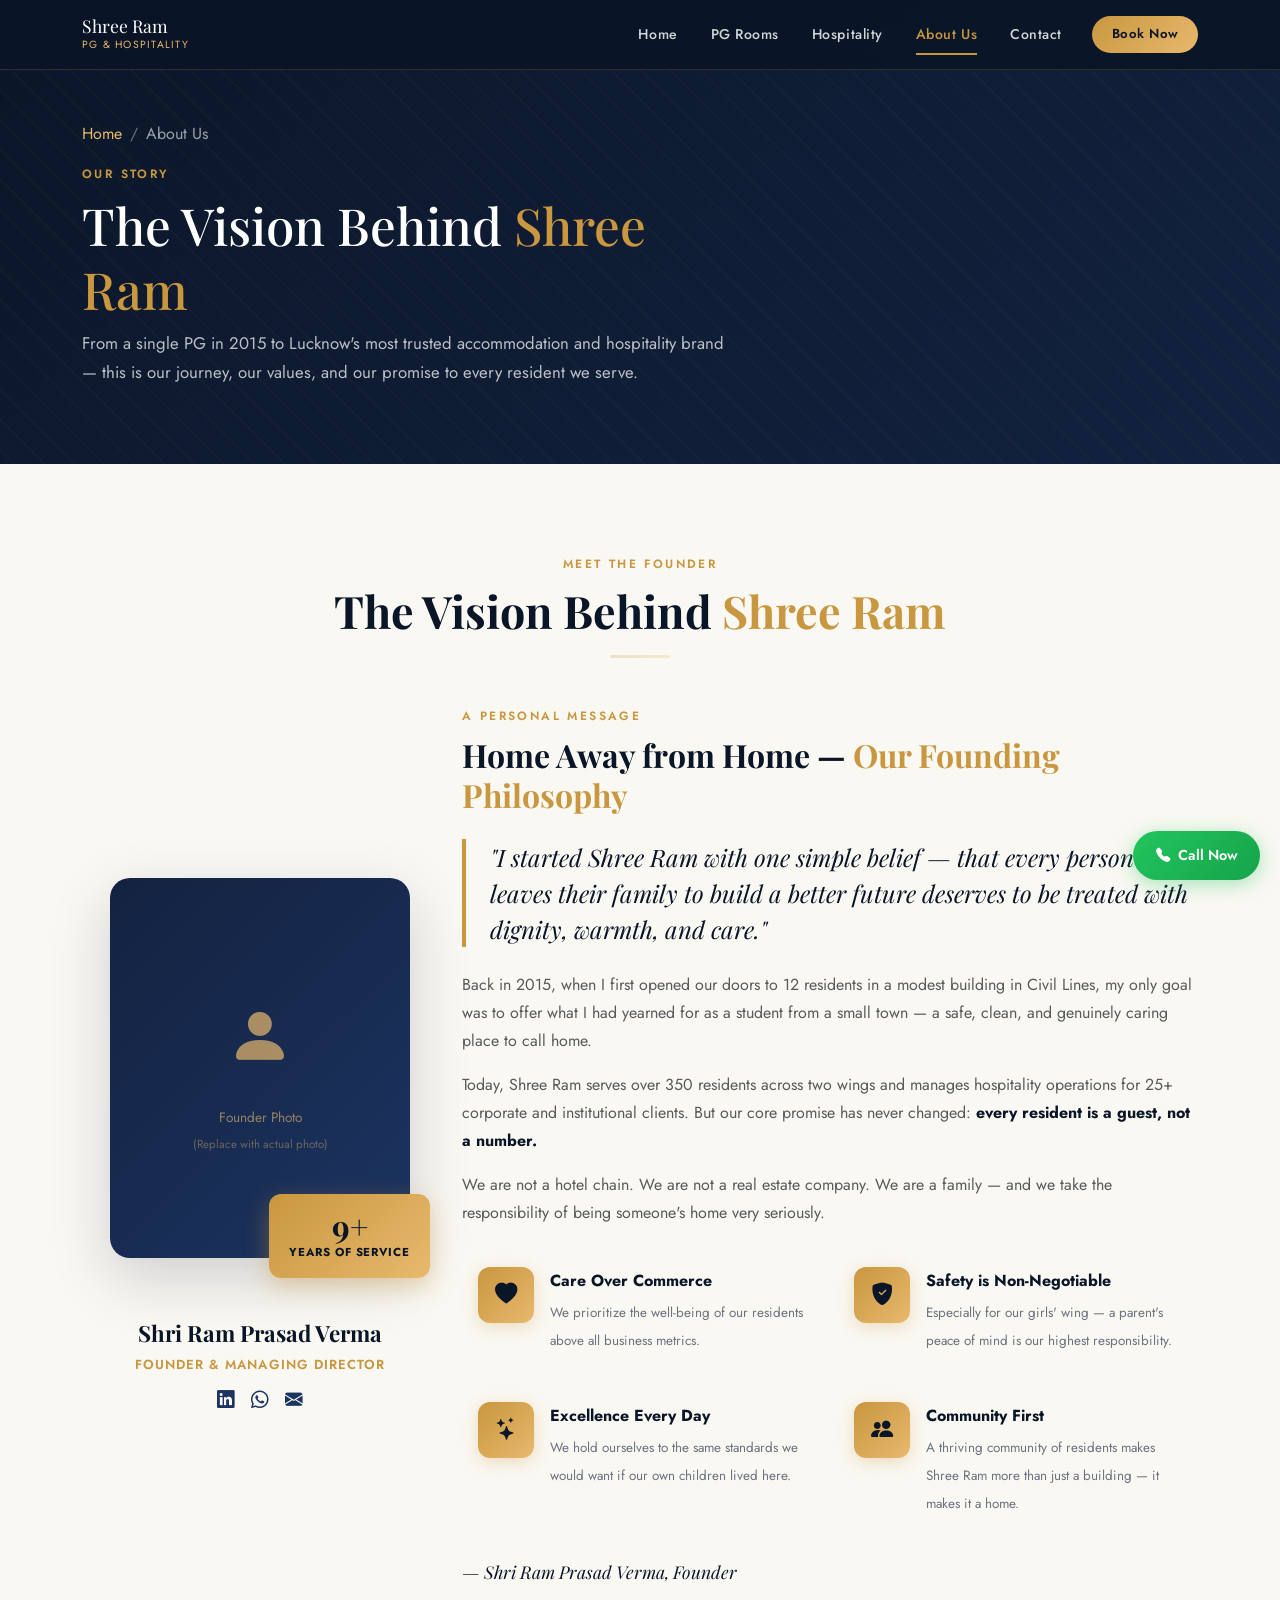
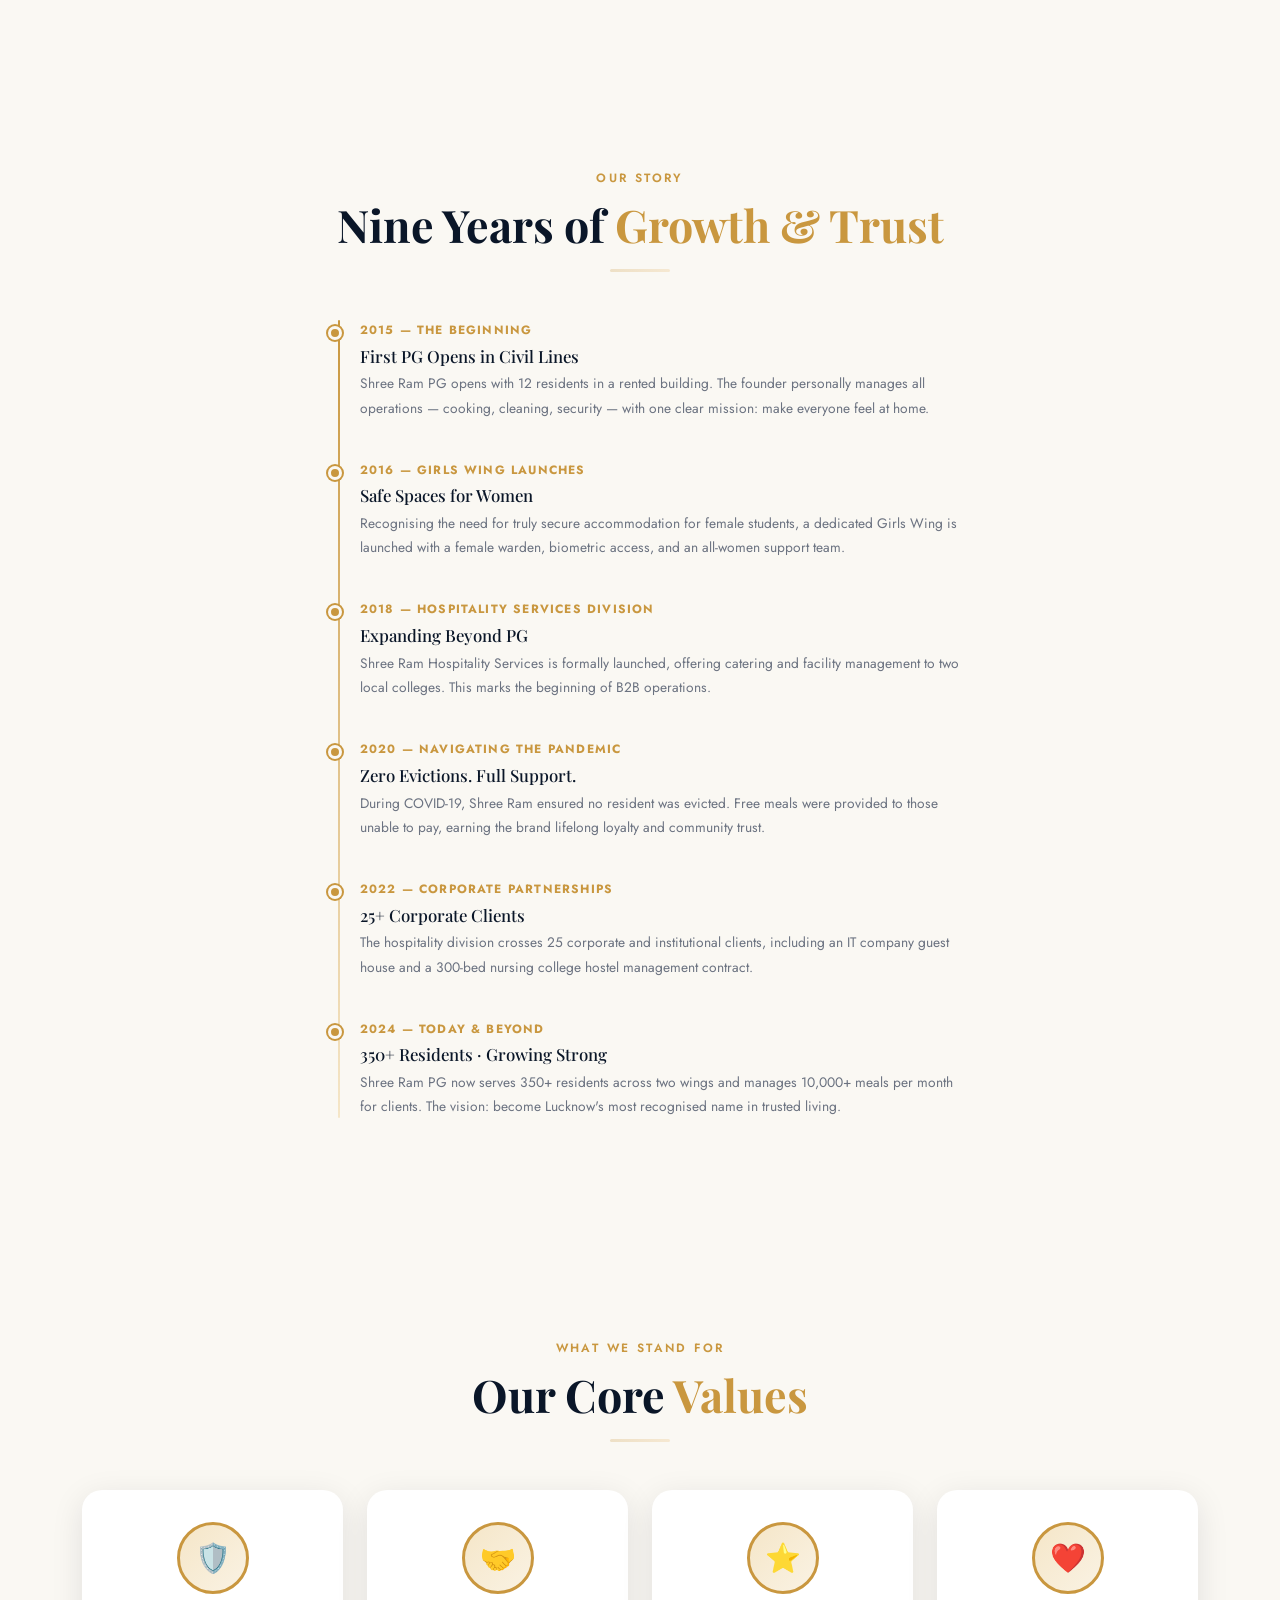
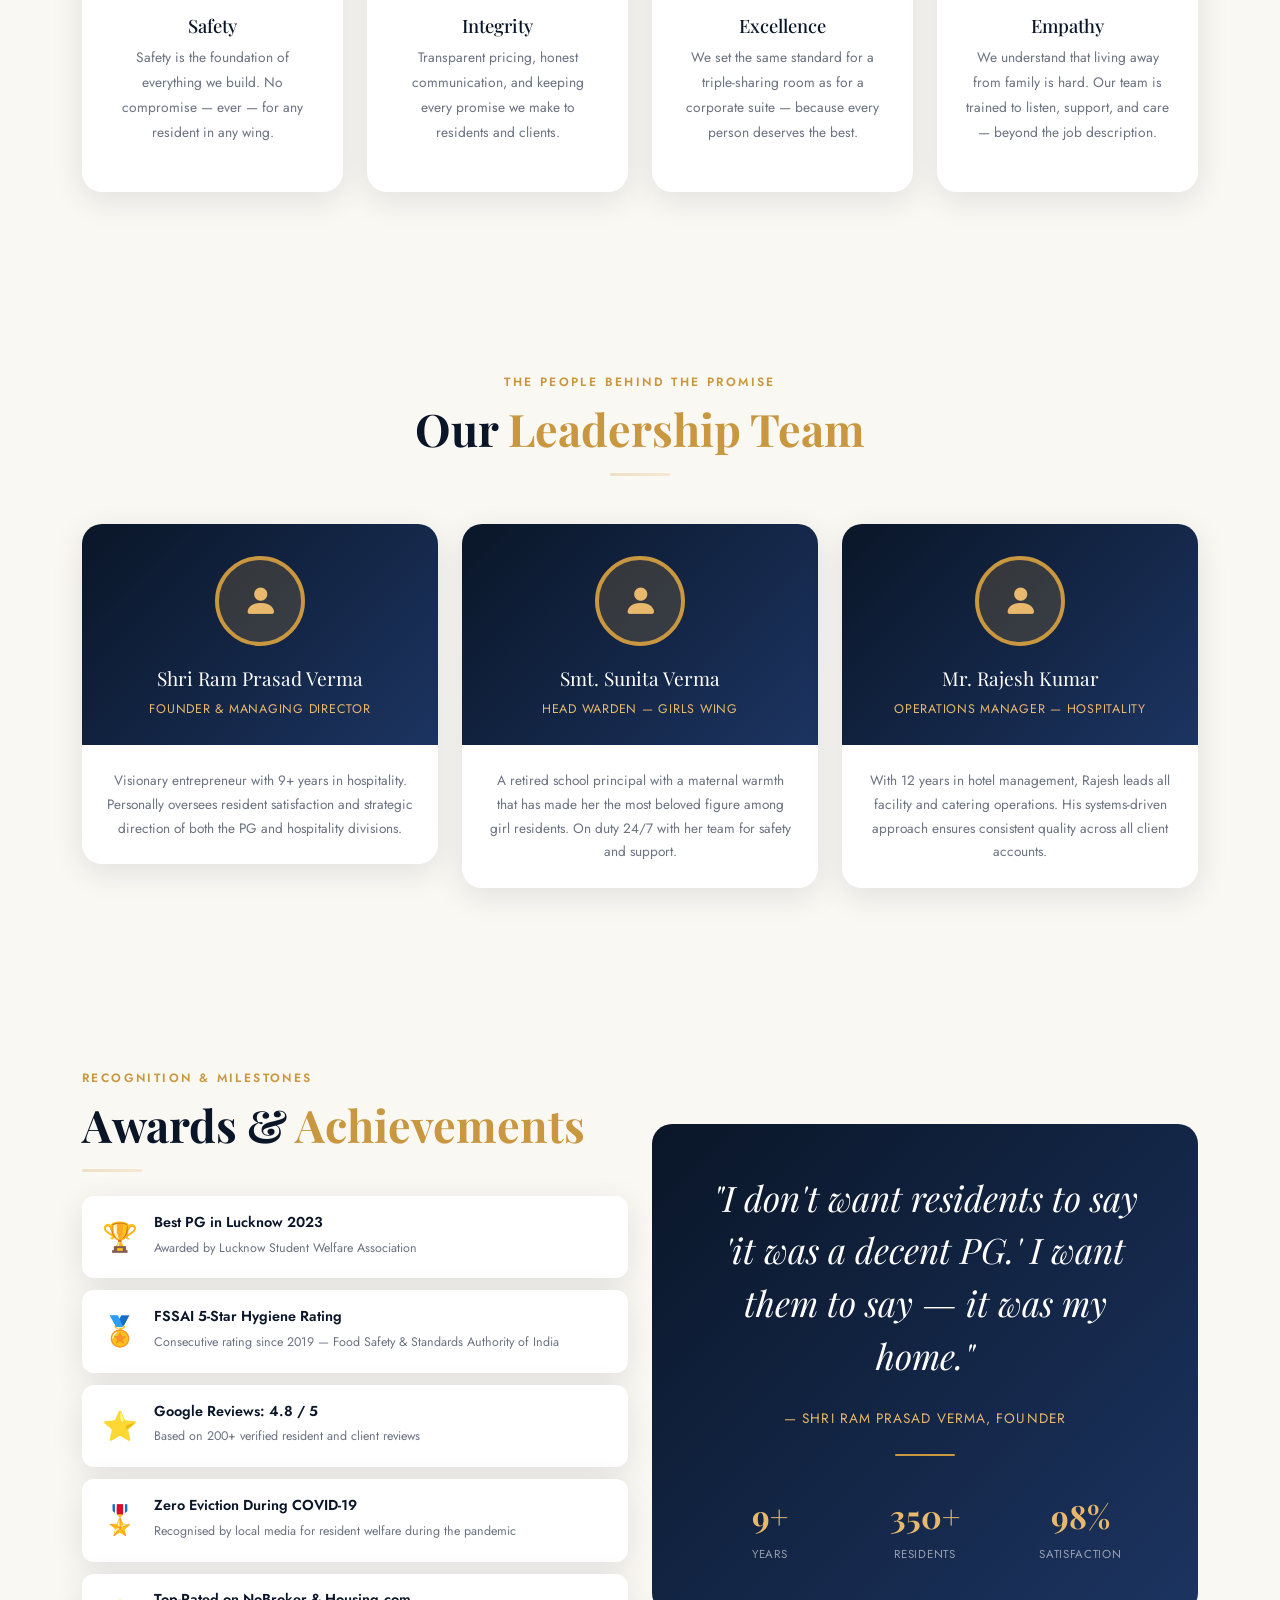
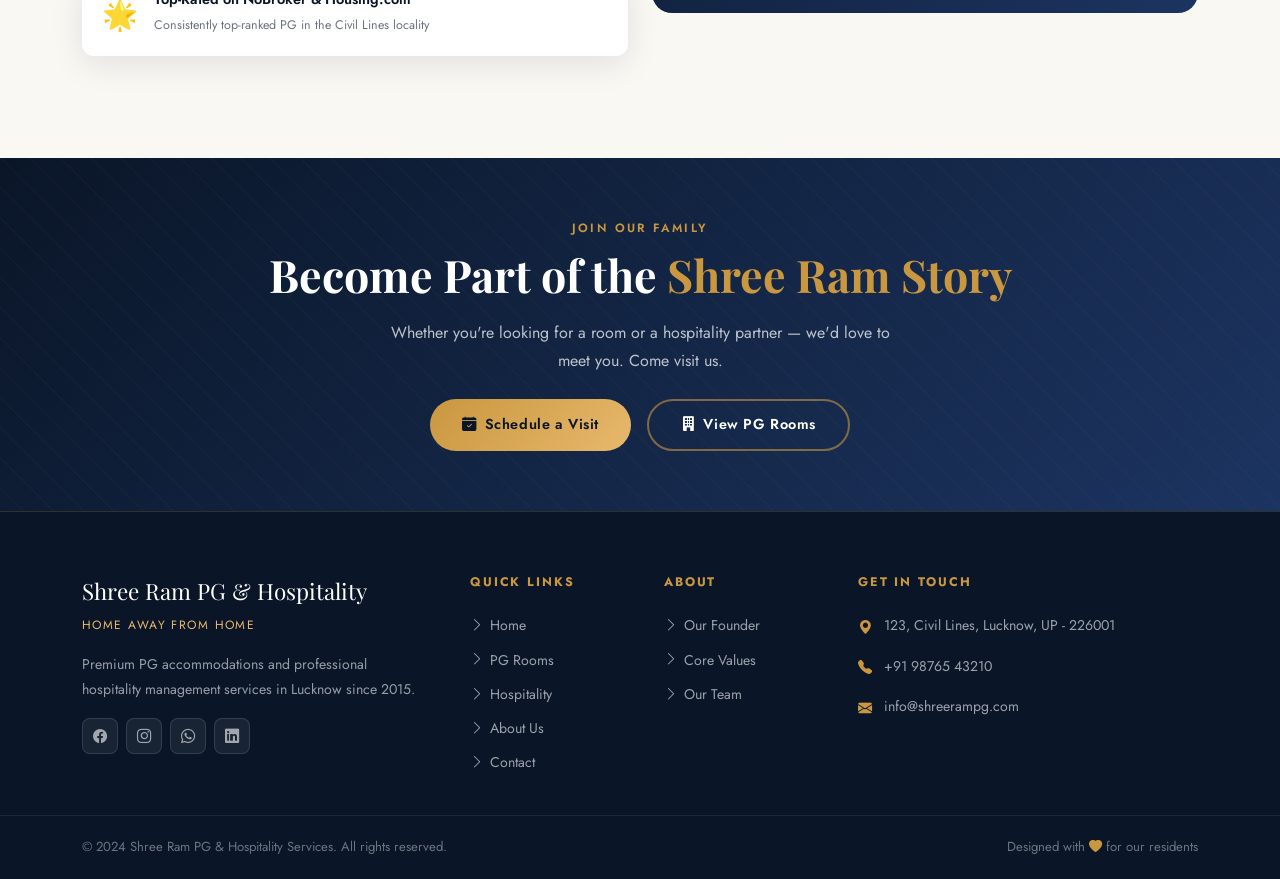
==== about-owner.html @ ecf89d0e "Add files via upload" ====
<!DOCTYPE html>
<html lang="en">
<head>
  <meta charset="UTF-8" />
  <meta name="viewport" content="width=device-width, initial-scale=1.0" />
  <meta name="description" content="Meet the founder of Shree Ram PG & Hospitality Services. Learn about the vision, values, and philosophy behind Lucknow's most trusted PG and hospitality brand." />
  <title>About Us | Shree Ram PG & Hospitality Services</title>
  <link rel="stylesheet" href="https://cdn.jsdelivr.net/npm/bootstrap@5.3.3/dist/css/bootstrap.min.css" />
  <link rel="stylesheet" href="https://cdn.jsdelivr.net/npm/bootstrap-icons@1.11.3/font/bootstrap-icons.min.css" />
  <link rel="stylesheet" href="style.css" />
  <style>
    .timeline {
      position: relative;
      padding-left: 2.5rem;
    }
    .timeline::before {
      content: '';
      position: absolute;
      left: 18px; top: 0; bottom: 0;
      width: 2px;
      background: linear-gradient(180deg, var(--gold), var(--gold-pale));
      border-radius: 2px;
    }
    .timeline-item {
      position: relative;
      margin-bottom: 2.5rem;
    }
    .timeline-item::before {
      content: '';
      position: absolute;
      left: -2rem; top: 6px;
      width: 14px; height: 14px;
      background: var(--gold);
      border: 3px solid var(--ivory);
      border-radius: 50%;
      box-shadow: 0 0 0 2px var(--gold);
    }
    .timeline-year {
      font-size: .75rem;
      font-weight: 700;
      color: var(--gold);
      letter-spacing: .1em;
      text-transform: uppercase;
      margin-bottom: .3rem;
    }
    .timeline-item h5 {
      font-family: var(--font-serif);
      font-size: 1.05rem;
      color: var(--navy);
      margin-bottom: .3rem;
    }
    .timeline-item p {
      font-size: .86rem;
      color: var(--text-muted);
      line-height: 1.75;
      margin: 0;
    }

    .value-card {
      background: var(--white);
      border-radius: var(--radius-lg);
      padding: 2rem 1.75rem;
      box-shadow: var(--shadow-card);
      text-align: center;
      height: 100%;
      transition: transform var(--transition), box-shadow var(--transition);
    }
    .value-card:hover { transform: translateY(-5px); box-shadow: var(--shadow-lg); }
    .value-icon {
      width: 72px; height: 72px;
      background: linear-gradient(135deg, var(--gold-pale), rgba(245,230,200,.5));
      border-radius: 50%;
      display: flex; align-items: center; justify-content: center;
      font-size: 1.8rem;
      margin: 0 auto 1.25rem;
      border: 3px solid var(--gold);
    }
    .value-card h4 {
      font-family: var(--font-serif);
      font-size: 1.15rem;
      color: var(--navy);
      margin-bottom: .5rem;
    }
    .value-card p { font-size: .86rem; color: var(--text-muted); line-height: 1.8; }

    .team-card {
      background: var(--white);
      border-radius: var(--radius-lg);
      overflow: hidden;
      box-shadow: var(--shadow-card);
      text-align: center;
      transition: transform var(--transition), box-shadow var(--transition);
    }
    .team-card:hover { transform: translateY(-5px); box-shadow: var(--shadow-lg); }
    .team-card .team-header {
      background: linear-gradient(135deg, var(--navy), var(--navy-light));
      padding: 2rem 1.5rem 1.5rem;
    }
    .team-avatar {
      width: 90px; height: 90px;
      border-radius: 50%;
      background: rgba(201,151,63,.2);
      border: 4px solid var(--gold);
      display: flex; align-items: center; justify-content: center;
      font-size: 2.2rem;
      margin: 0 auto 1rem;
      color: var(--gold-light);
    }
    .team-card .team-name {
      font-family: var(--font-serif);
      font-size: 1.2rem;
      color: var(--white);
      margin-bottom: .2rem;
    }
    .team-card .team-role {
      font-size: .78rem;
      color: var(--gold-light);
      letter-spacing: .06em;
      text-transform: uppercase;
    }
    .team-card .team-body { padding: 1.5rem; }
    .team-card .team-body p { font-size: .85rem; color: var(--text-muted); line-height: 1.75; margin: 0; }

    .award-item {
      display: flex; align-items: center; gap: 1rem;
      padding: 1rem 1.25rem;
      background: var(--white);
      border-radius: var(--radius);
      box-shadow: var(--shadow-card);
      margin-bottom: .75rem;
      transition: transform var(--transition);
    }
    .award-item:hover { transform: translateX(4px); }
    .award-item .award-icon {
      font-size: 1.8rem;
      flex-shrink: 0;
    }
    .award-item h6 { font-size: .9rem; font-weight: 600; color: var(--navy); margin-bottom: .1rem; }
    .award-item span { font-size: .78rem; color: var(--text-muted); }

    .big-quote {
      font-family: var(--font-serif);
      font-size: clamp(1.4rem, 3vw, 2.2rem);
      font-style: italic;
      color: var(--white);
      line-height: 1.5;
      text-align: center;
    }
    .big-quote-author {
      font-size: .85rem;
      color: var(--gold-light);
      letter-spacing: .08em;
      text-transform: uppercase;
      margin-top: 1.5rem;
      text-align: center;
    }
  </style>
</head>
<body>

<!-- ═══ NAVBAR ═══ -->
<nav class="navbar navbar-expand-lg navbar-main fixed-top" id="mainNavbar">
  <div class="container">
    <a class="navbar-brand d-flex align-items-center gap-2" href="index.html">
      <div><div class="brand-name">Shree Ram</div><div class="brand-tagline">PG & Hospitality</div></div>
    </a>
    <button class="navbar-toggler border-0" type="button" data-bs-toggle="collapse" data-bs-target="#navbarNav">
      <i class="bi bi-list text-white fs-4"></i>
    </button>
    <div class="collapse navbar-collapse justify-content-end" id="navbarNav">
      <ul class="navbar-nav align-items-lg-center gap-lg-1 me-lg-3">
        <li class="nav-item"><a class="nav-link" href="index.html">Home</a></li>
        <li class="nav-item"><a class="nav-link" href="pg-rooms.html">PG Rooms</a></li>
        <li class="nav-item"><a class="nav-link" href="hospitality.html">Hospitality</a></li>
        <li class="nav-item"><a class="nav-link active" href="about-owner.html">About Us</a></li>
        <li class="nav-item"><a class="nav-link" href="contact.html">Contact</a></li>
      </ul>
      <a href="contact.html" class="btn-nav-cta">Book Now</a>
    </div>
  </div>
</nav>

<!-- ═══ PAGE HERO ═══ -->
<section class="page-hero">
  <div class="container position-relative">
    <nav aria-label="breadcrumb" class="mb-3">
      <ol class="breadcrumb mb-0">
        <li class="breadcrumb-item"><a href="index.html">Home</a></li>
        <li class="breadcrumb-item active">About Us</li>
      </ol>
    </nav>
    <div class="col-lg-7">
      <span class="section-label">Our Story</span>
      <h1>The Vision Behind <span class="text-gold">Shree Ram</span></h1>
      <p>From a single PG in 2015 to Lucknow's most trusted accommodation and hospitality brand — this is our journey, our values, and our promise to every resident we serve.</p>
    </div>
  </div>
</section>

<!-- ═══ OWNER SECTION ═══ -->
<section class="section-pad" id="founder">
  <div class="container">
    <div class="text-center mb-5 fade-up">
      <span class="section-label">Meet the Founder</span>
      <h2 class="section-title">The Vision Behind <span class="text-gold">Shree Ram</span></h2>
      <hr class="divider-gold mx-auto" />
    </div>
    <div class="row align-items-center gy-5">
      <!-- Photo -->
      <div class="col-lg-4 text-center fade-up">
        <div class="owner-photo-wrapper d-inline-block">
          <div class="owner-photo-placeholder">
            <i class="bi bi-person-fill"></i>
            <span>Founder Photo</span>
            <small style="opacity:.4;font-size:.72rem;margin-top:.25rem;">(Replace with actual photo)</small>
          </div>
          <div class="owner-badge-card">
            <div class="years">9+</div>
            <div class="label">Years of Service</div>
          </div>
        </div>
        <div class="mt-5 pt-2">
          <div style="font-family:var(--font-serif);font-size:1.4rem;color:var(--navy);font-weight:700;">Shri Ram Prasad Verma</div>
          <div style="color:var(--gold);font-size:.82rem;letter-spacing:.08em;text-transform:uppercase;font-weight:600;">Founder & Managing Director</div>
          <div class="d-flex justify-content-center gap-3 mt-2">
            <a href="#" style="color:var(--navy-light);font-size:1.1rem;transition:color .3s;" onmouseover="this.style.color='#0A66C2'" onmouseout="this.style.color='var(--navy-light)'"><i class="bi bi-linkedin"></i></a>
            <a href="tel:+919876543210" style="color:var(--navy-light);font-size:1.1rem;transition:color .3s;" onmouseover="this.style.color='#25D366'" onmouseout="this.style.color='var(--navy-light)'"><i class="bi bi-whatsapp"></i></a>
            <a href="mailto:founder@shreerampg.com" style="color:var(--navy-light);font-size:1.1rem;transition:color .3s;" onmouseover="this.style.color='var(--gold)'" onmouseout="this.style.color='var(--navy-light)'"><i class="bi bi-envelope-fill"></i></a>
          </div>
        </div>
      </div>

      <!-- Message -->
      <div class="col-lg-8 fade-up fade-up-delay-1">
        <span class="section-label">A Personal Message</span>
        <h3 class="section-title" style="font-size:clamp(1.5rem,3vw,2rem);">Home Away from Home — <span class="text-gold">Our Founding Philosophy</span></h3>

        <div class="owner-quote">
          "I started Shree Ram with one simple belief — that every person who leaves their family to build a better future deserves to be treated with dignity, warmth, and care."
        </div>

        <p class="text-muted mb-3">Back in 2015, when I first opened our doors to 12 residents in a modest building in Civil Lines, my only goal was to offer what I had yearned for as a student from a small town — a safe, clean, and genuinely caring place to call home.</p>

        <p class="text-muted mb-3">Today, Shree Ram serves over 350 residents across two wings and manages hospitality operations for 25+ corporate and institutional clients. But our core promise has never changed: <strong style="color:var(--navy);">every resident is a guest, not a number.</strong></p>

        <p class="text-muted mb-4">We are not a hotel chain. We are not a real estate company. We are a family — and we take the responsibility of being someone's home very seriously.</p>

        <div class="row g-3 mb-4">
          <div class="col-sm-6">
            <div class="philosophy-item">
              <div class="icon-box"><i class="bi bi-heart-fill"></i></div>
              <div>
                <strong style="display:block;color:var(--navy);margin-bottom:.2rem;">Care Over Commerce</strong>
                <span style="font-size:.84rem;color:var(--text-muted);">We prioritize the well-being of our residents above all business metrics.</span>
              </div>
            </div>
          </div>
          <div class="col-sm-6">
            <div class="philosophy-item">
              <div class="icon-box"><i class="bi bi-shield-fill-check"></i></div>
              <div>
                <strong style="display:block;color:var(--navy);margin-bottom:.2rem;">Safety is Non-Negotiable</strong>
                <span style="font-size:.84rem;color:var(--text-muted);">Especially for our girls' wing — a parent's peace of mind is our highest responsibility.</span>
              </div>
            </div>
          </div>
          <div class="col-sm-6">
            <div class="philosophy-item">
              <div class="icon-box"><i class="bi bi-stars"></i></div>
              <div>
                <strong style="display:block;color:var(--navy);margin-bottom:.2rem;">Excellence Every Day</strong>
                <span style="font-size:.84rem;color:var(--text-muted);">We hold ourselves to the same standards we would want if our own children lived here.</span>
              </div>
            </div>
          </div>
          <div class="col-sm-6">
            <div class="philosophy-item">
              <div class="icon-box"><i class="bi bi-people-fill"></i></div>
              <div>
                <strong style="display:block;color:var(--navy);margin-bottom:.2rem;">Community First</strong>
                <span style="font-size:.84rem;color:var(--text-muted);">A thriving community of residents makes Shree Ram more than just a building — it makes it a home.</span>
              </div>
            </div>
          </div>
        </div>
        <div style="font-family:var(--font-serif);font-size:1.1rem;font-style:italic;color:var(--navy);">
          — Shri Ram Prasad Verma, Founder
        </div>
      </div>
    </div>
  </div>
</section>

<!-- ═══ JOURNEY TIMELINE ═══ -->
<section class="section-pad bg-ivory">
  <div class="container">
    <div class="text-center mb-5 fade-up">
      <span class="section-label">Our Story</span>
      <h2 class="section-title">Nine Years of <span class="text-gold">Growth & Trust</span></h2>
      <hr class="divider-gold mx-auto" />
    </div>
    <div class="row justify-content-center">
      <div class="col-lg-7 fade-up">
        <div class="timeline">
          <div class="timeline-item">
            <div class="timeline-year">2015 — The Beginning</div>
            <h5>First PG Opens in Civil Lines</h5>
            <p>Shree Ram PG opens with 12 residents in a rented building. The founder personally manages all operations — cooking, cleaning, security — with one clear mission: make everyone feel at home.</p>
          </div>
          <div class="timeline-item">
            <div class="timeline-year">2016 — Girls Wing Launches</div>
            <h5>Safe Spaces for Women</h5>
            <p>Recognising the need for truly secure accommodation for female students, a dedicated Girls Wing is launched with a female warden, biometric access, and an all-women support team.</p>
          </div>
          <div class="timeline-item">
            <div class="timeline-year">2018 — Hospitality Services Division</div>
            <h5>Expanding Beyond PG</h5>
            <p>Shree Ram Hospitality Services is formally launched, offering catering and facility management to two local colleges. This marks the beginning of B2B operations.</p>
          </div>
          <div class="timeline-item">
            <div class="timeline-year">2020 — Navigating the Pandemic</div>
            <h5>Zero Evictions. Full Support.</h5>
            <p>During COVID-19, Shree Ram ensured no resident was evicted. Free meals were provided to those unable to pay, earning the brand lifelong loyalty and community trust.</p>
          </div>
          <div class="timeline-item">
            <div class="timeline-year">2022 — Corporate Partnerships</div>
            <h5>25+ Corporate Clients</h5>
            <p>The hospitality division crosses 25 corporate and institutional clients, including an IT company guest house and a 300-bed nursing college hostel management contract.</p>
          </div>
          <div class="timeline-item">
            <div class="timeline-year">2024 — Today & Beyond</div>
            <h5>350+ Residents · Growing Strong</h5>
            <p>Shree Ram PG now serves 350+ residents across two wings and manages 10,000+ meals per month for clients. The vision: become Lucknow's most recognised name in trusted living.</p>
          </div>
        </div>
      </div>
    </div>
  </div>
</section>

<!-- ═══ CORE VALUES ═══ -->
<section class="section-pad">
  <div class="container">
    <div class="text-center mb-5 fade-up">
      <span class="section-label">What We Stand For</span>
      <h2 class="section-title">Our Core <span class="text-gold">Values</span></h2>
      <hr class="divider-gold mx-auto" />
    </div>
    <div class="row g-4">
      <div class="col-sm-6 col-lg-3 fade-up">
        <div class="value-card">
          <div class="value-icon">🛡️</div>
          <h4>Safety</h4>
          <p>Safety is the foundation of everything we build. No compromise — ever — for any resident in any wing.</p>
        </div>
      </div>
      <div class="col-sm-6 col-lg-3 fade-up fade-up-delay-1">
        <div class="value-card">
          <div class="value-icon">🤝</div>
          <h4>Integrity</h4>
          <p>Transparent pricing, honest communication, and keeping every promise we make to residents and clients.</p>
        </div>
      </div>
      <div class="col-sm-6 col-lg-3 fade-up fade-up-delay-2">
        <div class="value-card">
          <div class="value-icon">⭐</div>
          <h4>Excellence</h4>
          <p>We set the same standard for a triple-sharing room as for a corporate suite — because every person deserves the best.</p>
        </div>
      </div>
      <div class="col-sm-6 col-lg-3 fade-up fade-up-delay-3">
        <div class="value-card">
          <div class="value-icon">❤️</div>
          <h4>Empathy</h4>
          <p>We understand that living away from family is hard. Our team is trained to listen, support, and care — beyond the job description.</p>
        </div>
      </div>
    </div>
  </div>
</section>

<!-- ═══ TEAM ═══ -->
<section class="section-pad bg-ivory">
  <div class="container">
    <div class="text-center mb-5 fade-up">
      <span class="section-label">The People Behind the Promise</span>
      <h2 class="section-title">Our <span class="text-gold">Leadership Team</span></h2>
      <hr class="divider-gold mx-auto" />
    </div>
    <div class="row g-4">
      <div class="col-md-4 fade-up">
        <div class="team-card">
          <div class="team-header">
            <div class="team-avatar"><i class="bi bi-person-fill"></i></div>
            <div class="team-name">Shri Ram Prasad Verma</div>
            <div class="team-role">Founder & Managing Director</div>
          </div>
          <div class="team-body">
            <p>Visionary entrepreneur with 9+ years in hospitality. Personally oversees resident satisfaction and strategic direction of both the PG and hospitality divisions.</p>
          </div>
        </div>
      </div>
      <div class="col-md-4 fade-up fade-up-delay-1">
        <div class="team-card">
          <div class="team-header">
            <div class="team-avatar"><i class="bi bi-person-fill"></i></div>
            <div class="team-name">Smt. Sunita Verma</div>
            <div class="team-role">Head Warden — Girls Wing</div>
          </div>
          <div class="team-body">
            <p>A retired school principal with a maternal warmth that has made her the most beloved figure among girl residents. On duty 24/7 with her team for safety and support.</p>
          </div>
        </div>
      </div>
      <div class="col-md-4 fade-up fade-up-delay-2">
        <div class="team-card">
          <div class="team-header">
            <div class="team-avatar"><i class="bi bi-person-fill"></i></div>
            <div class="team-name">Mr. Rajesh Kumar</div>
            <div class="team-role">Operations Manager — Hospitality</div>
          </div>
          <div class="team-body">
            <p>With 12 years in hotel management, Rajesh leads all facility and catering operations. His systems-driven approach ensures consistent quality across all client accounts.</p>
          </div>
        </div>
      </div>
    </div>
  </div>
</section>

<!-- ═══ RECOGNITION ═══ -->
<section class="section-pad">
  <div class="container">
    <div class="row align-items-center gy-4">
      <div class="col-lg-6 fade-up">
        <span class="section-label">Recognition & Milestones</span>
        <h2 class="section-title">Awards & <span class="text-gold">Achievements</span></h2>
        <hr class="divider-gold" />
        <div class="award-item">
          <div class="award-icon">🏆</div>
          <div><h6>Best PG in Lucknow 2023</h6><span>Awarded by Lucknow Student Welfare Association</span></div>
        </div>
        <div class="award-item">
          <div class="award-icon">🏅</div>
          <div><h6>FSSAI 5-Star Hygiene Rating</h6><span>Consecutive rating since 2019 — Food Safety & Standards Authority of India</span></div>
        </div>
        <div class="award-item">
          <div class="award-icon">⭐</div>
          <div><h6>Google Reviews: 4.8 / 5</h6><span>Based on 200+ verified resident and client reviews</span></div>
        </div>
        <div class="award-item">
          <div class="award-icon">🎖️</div>
          <div><h6>Zero Eviction During COVID-19</h6><span>Recognised by local media for resident welfare during the pandemic</span></div>
        </div>
        <div class="award-item">
          <div class="award-icon">🌟</div>
          <div><h6>Top-Rated on NoBroker & Housing.com</h6><span>Consistently top-ranked PG in the Civil Lines locality</span></div>
        </div>
      </div>
      <div class="col-lg-6 fade-up fade-up-delay-1">
        <div style="background:linear-gradient(135deg,var(--navy),var(--navy-light));border-radius:var(--radius-lg);padding:3rem;text-align:center;">
          <div class="big-quote">"I don't want residents to say 'it was a decent PG.' I want them to say — it was my home."</div>
          <div class="big-quote-author">— Shri Ram Prasad Verma, Founder</div>
          <div style="width:60px;height:2px;background:var(--gold);margin:1.5rem auto 0;border-radius:2px;"></div>
          <div class="row g-3 mt-3">
            <div class="col-4">
              <div style="font-family:var(--font-serif);font-size:2rem;font-weight:700;color:var(--gold-light);">9+</div>
              <div style="font-size:.72rem;color:rgba(255,255,255,.55);text-transform:uppercase;letter-spacing:.06em;">Years</div>
            </div>
            <div class="col-4">
              <div style="font-family:var(--font-serif);font-size:2rem;font-weight:700;color:var(--gold-light);">350+</div>
              <div style="font-size:.72rem;color:rgba(255,255,255,.55);text-transform:uppercase;letter-spacing:.06em;">Residents</div>
            </div>
            <div class="col-4">
              <div style="font-family:var(--font-serif);font-size:2rem;font-weight:700;color:var(--gold-light);">98%</div>
              <div style="font-size:.72rem;color:rgba(255,255,255,.55);text-transform:uppercase;letter-spacing:.06em;">Satisfaction</div>
            </div>
          </div>
        </div>
      </div>
    </div>
  </div>
</section>

<!-- ═══ CTA ═══ -->
<section class="cta-banner">
  <div class="container position-relative text-center fade-up">
    <span class="section-label">Join Our Family</span>
    <h2 class="section-title">Become Part of the <span class="text-gold">Shree Ram Story</span></h2>
    <p class="mb-4" style="color:rgba(255,255,255,.72);max-width:500px;margin:0 auto 1.5rem;">Whether you're looking for a room or a hospitality partner — we'd love to meet you. Come visit us.</p>
    <div class="d-flex justify-content-center flex-wrap gap-3">
      <a href="contact.html" class="btn-gold"><i class="bi bi-calendar-check-fill"></i> Schedule a Visit</a>
      <a href="pg-rooms.html" class="btn-outline-light-gold"><i class="bi bi-building-fill"></i> View PG Rooms</a>
    </div>
  </div>
</section>

<!-- ═══ FOOTER ═══ -->
<footer class="footer-main">
  <div class="container">
    <div class="row g-5">
      <div class="col-lg-4">
        <div class="footer-brand-name">Shree Ram PG &amp; Hospitality</div>
        <div class="footer-brand-tagline">Home Away From Home</div>
        <p class="footer-about">Premium PG accommodations and professional hospitality management services in Lucknow since 2015.</p>
        <div class="d-flex gap-2 mt-3 footer-social">
          <a href="#"><i class="bi bi-facebook"></i></a>
          <a href="#"><i class="bi bi-instagram"></i></a>
          <a href="#"><i class="bi bi-whatsapp"></i></a>
          <a href="#"><i class="bi bi-linkedin"></i></a>
        </div>
      </div>
      <div class="col-sm-6 col-lg-2">
        <div class="footer-heading">Quick Links</div>
        <ul class="footer-links">
          <li><a href="index.html"><i class="bi bi-chevron-right"></i>Home</a></li>
          <li><a href="pg-rooms.html"><i class="bi bi-chevron-right"></i>PG Rooms</a></li>
          <li><a href="hospitality.html"><i class="bi bi-chevron-right"></i>Hospitality</a></li>
          <li><a href="about-owner.html"><i class="bi bi-chevron-right"></i>About Us</a></li>
          <li><a href="contact.html"><i class="bi bi-chevron-right"></i>Contact</a></li>
        </ul>
      </div>
      <div class="col-sm-6 col-lg-2">
        <div class="footer-heading">About</div>
        <ul class="footer-links">
          <li><a href="#founder"><i class="bi bi-chevron-right"></i>Our Founder</a></li>
          <li><a href="#values"><i class="bi bi-chevron-right"></i>Core Values</a></li>
          <li><a href="#team"><i class="bi bi-chevron-right"></i>Our Team</a></li>
        </ul>
      </div>
      <div class="col-lg-4">
        <div class="footer-heading">Get In Touch</div>
        <div class="footer-contact-item"><i class="bi bi-geo-alt-fill"></i><span>123, Civil Lines, Lucknow, UP - 226001</span></div>
        <div class="footer-contact-item"><i class="bi bi-telephone-fill"></i><span>+91 98765 43210</span></div>
        <div class="footer-contact-item"><i class="bi bi-envelope-fill"></i><span>info@shreerampg.com</span></div>
      </div>
    </div>
  </div>
  <div class="footer-bottom mt-4">
    <div class="container d-flex flex-wrap justify-content-between align-items-center">
      <p>© 2024 Shree Ram PG &amp; Hospitality Services. All rights reserved.</p>
      <p>Designed with <i class="bi bi-heart-fill text-gold"></i> for our residents</p>
    </div>
  </div>
</footer>

<button id="scrollToTop" aria-label="Scroll to top"><i class="bi bi-arrow-up"></i></button>
<a href="tel:+919876543210" id="callNowBtn" aria-label="Call Now">
  <i class="bi bi-telephone-fill"></i><span class="call-text">Call Now</span>
</a>

<script src="https://cdn.jsdelivr.net/npm/bootstrap@5.3.3/dist/js/bootstrap.bundle.min.js"></script>
<script src="main.js"></script>
</body>
</html>
---- style.css ----
/* ===================================================
   SHREE RAM PG & HOSPITALITY — style.css
   Theme: Luxury Living | Navy · Gold · Ivory
   =================================================== */

/* ---------- Google Fonts ---------- */
@import url('https://fonts.googleapis.com/css2?family=Playfair+Display:ital,wght@0,400;0,600;0,700;1,400&family=Jost:wght@300;400;500;600&display=swap');

/* ---------- CSS Variables ---------- */
:root {
  --navy:        #0A1628;
  --navy-mid:    #132240;
  --navy-light:  #1C3461;
  --gold:        #C9973F;
  --gold-light:  #E8B86D;
  --gold-pale:   #F5E6C8;
  --ivory:       #FAF8F3;
  --white:       #FFFFFF;
  --text-dark:   #1A1A2E;
  --text-muted:  #6B7280;
  --shadow-lg:   0 20px 60px rgba(10,22,40,0.18);
  --shadow-card: 0 8px 32px rgba(10,22,40,0.10);
  --radius:      12px;
  --radius-lg:   20px;
  --transition:  0.35s cubic-bezier(0.4, 0, 0.2, 1);
  --font-serif:  'Playfair Display', Georgia, serif;
  --font-sans:   'Jost', 'Helvetica Neue', sans-serif;
}

/* ---------- Reset & Base ---------- */
*, *::before, *::after { box-sizing: border-box; }

html { scroll-behavior: smooth; font-size: 16px; }

body {
  font-family: var(--font-sans);
  background: var(--ivory);
  color: var(--text-dark);
  line-height: 1.75;
  overflow-x: hidden;
}

h1, h2, h3, h4, h5 {
  font-family: var(--font-serif);
  color: var(--navy);
  line-height: 1.25;
}

a { text-decoration: none; transition: color var(--transition); }

img { max-width: 100%; }

/* ---------- Utility ---------- */
.text-gold  { color: var(--gold) !important; }
.text-navy  { color: var(--navy) !important; }
.bg-navy    { background-color: var(--navy) !important; }
.bg-ivory   { background-color: var(--ivory) !important; }
.fw-600     { font-weight: 600; }
.font-serif { font-family: var(--font-serif); }

.section-label {
  font-family: var(--font-sans);
  font-size: 0.75rem;
  font-weight: 600;
  letter-spacing: 0.2em;
  text-transform: uppercase;
  color: var(--gold);
  margin-bottom: 0.5rem;
  display: block;
}

.section-title {
  font-size: clamp(1.8rem, 3.5vw, 2.8rem);
  font-weight: 700;
  margin-bottom: 1rem;
}

.divider-gold {
  width: 60px;
  height: 3px;
  background: linear-gradient(90deg, var(--gold), var(--gold-light));
  border: none;
  margin: 0 0 1.5rem 0;
  border-radius: 2px;
}
.divider-gold.mx-auto { margin: 0 auto 1.5rem; }

/* ---------- Navbar ---------- */
.navbar-brand img { height: 42px; }

.navbar-main {
  background: rgba(10,22,40,0.97);
  backdrop-filter: blur(12px);
  -webkit-backdrop-filter: blur(12px);
  border-bottom: 1px solid rgba(201,151,63,0.2);
  padding: 0.6rem 0;
  transition: background var(--transition), box-shadow var(--transition);
}
.navbar-main.scrolled {
  box-shadow: 0 4px 24px rgba(0,0,0,0.3);
}

.navbar-main .nav-link {
  color: rgba(255,255,255,0.82) !important;
  font-size: 0.88rem;
  font-weight: 500;
  letter-spacing: 0.04em;
  padding: 0.5rem 0.9rem !important;
  position: relative;
  transition: color var(--transition);
}
.navbar-main .nav-link::after {
  content: '';
  position: absolute;
  bottom: 0; left: 0.9rem; right: 0.9rem;
  height: 2px;
  background: var(--gold);
  transform: scaleX(0);
  transition: transform var(--transition);
}
.navbar-main .nav-link:hover,
.navbar-main .nav-link.active {
  color: var(--gold) !important;
}
.navbar-main .nav-link:hover::after,
.navbar-main .nav-link.active::after { transform: scaleX(1); }

.navbar-main .brand-name {
  font-family: var(--font-serif);
  color: var(--white);
  font-size: 1.1rem;
  line-height: 1.2;
}
.navbar-main .brand-tagline {
  font-size: 0.65rem;
  color: var(--gold-light);
  letter-spacing: 0.12em;
  text-transform: uppercase;
}

.btn-nav-cta {
  background: linear-gradient(135deg, var(--gold), var(--gold-light));
  color: var(--navy) !important;
  font-weight: 600;
  font-size: 0.82rem;
  padding: 0.45rem 1.2rem !important;
  border-radius: 50px;
  letter-spacing: 0.04em;
}
.btn-nav-cta:hover {
  background: linear-gradient(135deg, var(--gold-light), var(--gold));
  transform: translateY(-1px);
  box-shadow: 0 4px 16px rgba(201,151,63,0.4);
}

/* ---------- Buttons ---------- */
.btn-gold {
  background: linear-gradient(135deg, var(--gold) 0%, var(--gold-light) 100%);
  color: var(--navy);
  font-weight: 600;
  font-size: 0.9rem;
  padding: 0.75rem 2rem;
  border-radius: 50px;
  border: none;
  letter-spacing: 0.04em;
  transition: all var(--transition);
  display: inline-flex; align-items: center; gap: 0.5rem;
}
.btn-gold:hover {
  box-shadow: 0 8px 28px rgba(201,151,63,0.45);
  transform: translateY(-2px);
  color: var(--navy);
}

.btn-outline-gold {
  background: transparent;
  color: var(--gold);
  border: 2px solid var(--gold);
  font-weight: 600;
  font-size: 0.9rem;
  padding: 0.7rem 2rem;
  border-radius: 50px;
  letter-spacing: 0.04em;
  transition: all var(--transition);
  display: inline-flex; align-items: center; gap: 0.5rem;
}
.btn-outline-gold:hover {
  background: var(--gold);
  color: var(--navy);
  box-shadow: 0 8px 28px rgba(201,151,63,0.35);
  transform: translateY(-2px);
}

.btn-outline-light-gold {
  background: transparent;
  color: var(--white);
  border: 2px solid rgba(201,151,63,0.6);
  font-weight: 600;
  font-size: 0.9rem;
  padding: 0.7rem 2rem;
  border-radius: 50px;
  letter-spacing: 0.04em;
  transition: all var(--transition);
  display: inline-flex; align-items: center; gap: 0.5rem;
}
.btn-outline-light-gold:hover {
  border-color: var(--gold-light);
  color: var(--gold-light);
  box-shadow: 0 8px 28px rgba(201,151,63,0.2);
  transform: translateY(-2px);
}

/* ---------- Hero Section ---------- */
.hero-section {
  min-height: 100vh;
  background: linear-gradient(135deg, var(--navy) 0%, var(--navy-mid) 50%, #0d2444 100%);
  position: relative;
  display: flex;
  align-items: center;
  overflow: hidden;
}

.hero-bg-pattern {
  position: absolute;
  inset: 0;
  opacity: 0.04;
  background-image:
    repeating-linear-gradient(45deg, var(--gold) 0, var(--gold) 1px, transparent 0, transparent 50%);
  background-size: 30px 30px;
}

.hero-gold-orb {
  position: absolute;
  border-radius: 50%;
  filter: blur(80px);
  pointer-events: none;
}
.orb-1 {
  width: 500px; height: 500px;
  background: radial-gradient(circle, rgba(201,151,63,0.18) 0%, transparent 70%);
  top: -100px; right: -100px;
}
.orb-2 {
  width: 350px; height: 350px;
  background: radial-gradient(circle, rgba(201,151,63,0.10) 0%, transparent 70%);
  bottom: -80px; left: 10%;
}

.hero-badge {
  display: inline-flex;
  align-items: center;
  gap: 0.5rem;
  background: rgba(201,151,63,0.15);
  border: 1px solid rgba(201,151,63,0.35);
  color: var(--gold-light);
  font-size: 0.78rem;
  font-weight: 600;
  letter-spacing: 0.15em;
  text-transform: uppercase;
  padding: 0.45rem 1rem;
  border-radius: 50px;
  margin-bottom: 1.5rem;
}

.hero-title {
  font-size: clamp(2.4rem, 5.5vw, 4.2rem);
  color: var(--white);
  font-weight: 700;
  margin-bottom: 1.2rem;
}
.hero-title .highlight {
  color: var(--gold-light);
  display: block;
}

.hero-subtitle {
  font-size: 1.1rem;
  color: rgba(255,255,255,0.72);
  max-width: 540px;
  margin-bottom: 2.2rem;
  font-weight: 300;
}

.hero-stats {
  display: flex;
  gap: 2.5rem;
  margin-top: 3rem;
  padding-top: 2rem;
  border-top: 1px solid rgba(255,255,255,0.12);
}
.hero-stat-num {
  font-family: var(--font-serif);
  font-size: 2rem;
  font-weight: 700;
  color: var(--gold-light);
  line-height: 1;
}
.hero-stat-label {
  font-size: 0.78rem;
  color: rgba(255,255,255,0.55);
  letter-spacing: 0.05em;
  text-transform: uppercase;
  margin-top: 0.25rem;
}

.hero-image-card {
  position: relative;
  border-radius: var(--radius-lg);
  overflow: hidden;
  box-shadow: var(--shadow-lg);
}
.hero-image-card img {
  width: 100%;
  height: 500px;
  object-fit: cover;
  display: block;
}
.hero-image-overlay {
  position: absolute;
  bottom: 0; left: 0; right: 0;
  background: linear-gradient(0deg, rgba(10,22,40,0.85) 0%, transparent 60%);
  padding: 2rem 1.5rem 1.5rem;
}
.hero-img-badge {
  display: inline-flex; align-items: center; gap: 0.4rem;
  background: rgba(201,151,63,0.9);
  color: var(--navy);
  font-size: 0.78rem;
  font-weight: 700;
  letter-spacing: 0.06em;
  padding: 0.35rem 0.9rem;
  border-radius: 50px;
  margin-bottom: 0.6rem;
}
.hero-image-card .card-caption {
  color: var(--white);
  font-family: var(--font-serif);
  font-size: 1.1rem;
}

/* ---------- Section Padding ---------- */
.section-pad { padding: 90px 0; }
.section-pad-sm { padding: 60px 0; }

/* ---------- Cards ---------- */
.luxury-card {
  background: var(--white);
  border-radius: var(--radius-lg);
  box-shadow: var(--shadow-card);
  overflow: hidden;
  transition: transform var(--transition), box-shadow var(--transition);
  height: 100%;
}
.luxury-card:hover {
  transform: translateY(-6px);
  box-shadow: var(--shadow-lg);
}

.luxury-card .card-img-top {
  height: 220px;
  object-fit: cover;
}

.luxury-card .card-body {
  padding: 1.5rem;
}

.luxury-card .card-title {
  font-family: var(--font-serif);
  font-size: 1.2rem;
  color: var(--navy);
  margin-bottom: 0.5rem;
}

/* ---------- Feature Icon Box ---------- */
.icon-box {
  width: 56px; height: 56px;
  background: linear-gradient(135deg, var(--gold), var(--gold-light));
  border-radius: var(--radius);
  display: flex; align-items: center; justify-content: center;
  font-size: 1.4rem;
  color: var(--navy);
  flex-shrink: 0;
  box-shadow: 0 4px 16px rgba(201,151,63,0.3);
}

.icon-box-sm {
  width: 44px; height: 44px;
  background: rgba(201,151,63,0.12);
  border-radius: 10px;
  display: flex; align-items: center; justify-content: center;
  font-size: 1.1rem;
  color: var(--gold);
  flex-shrink: 0;
}

/* ---------- Gender Wings ---------- */
.wing-card {
  border-radius: var(--radius-lg);
  overflow: hidden;
  position: relative;
  min-height: 360px;
  display: flex;
  align-items: flex-end;
  box-shadow: var(--shadow-lg);
  transition: transform var(--transition);
}
.wing-card:hover { transform: scale(1.02); }

.wing-card .wing-bg {
  position: absolute;
  inset: 0;
  background-size: cover;
  background-position: center;
  transition: transform 0.6s ease;
}
.wing-card:hover .wing-bg { transform: scale(1.05); }

.wing-girls .wing-bg {
  background: linear-gradient(135deg, #e8a4c8 0%, #c2728a 100%);
}
.wing-boys .wing-bg {
  background: linear-gradient(135deg, #5b9bd5 0%, #2d6ba4 100%);
}

.wing-overlay {
  position: absolute;
  inset: 0;
  background: linear-gradient(0deg, rgba(10,22,40,0.88) 0%, rgba(10,22,40,0.2) 60%, transparent 100%);
}

.wing-content {
  position: relative;
  z-index: 2;
  padding: 2rem;
  width: 100%;
}
.wing-icon {
  font-size: 3rem;
  line-height: 1;
  margin-bottom: 0.75rem;
}
.wing-content h3 {
  color: var(--white);
  font-size: 1.6rem;
  margin-bottom: 0.5rem;
}
.wing-content p {
  color: rgba(255,255,255,0.78);
  font-size: 0.9rem;
  margin-bottom: 1rem;
}
.wing-badge {
  display: inline-flex; align-items: center; gap: 0.3rem;
  background: rgba(255,255,255,0.15);
  border: 1px solid rgba(255,255,255,0.3);
  color: var(--white);
  font-size: 0.75rem;
  padding: 0.3rem 0.8rem;
  border-radius: 50px;
  margin: 0.2rem 0.2rem 0 0;
}

/* ---------- Stats Strip ---------- */
.stats-strip {
  background: linear-gradient(135deg, var(--navy) 0%, var(--navy-light) 100%);
  padding: 3rem 0;
}
.stat-item { text-align: center; }
.stat-num {
  font-family: var(--font-serif);
  font-size: 3rem;
  font-weight: 700;
  color: var(--gold-light);
  line-height: 1;
}
.stat-label {
  font-size: 0.85rem;
  color: rgba(255,255,255,0.65);
  letter-spacing: 0.06em;
  text-transform: uppercase;
  margin-top: 0.4rem;
}
.stat-divider {
  width: 1px;
  background: rgba(255,255,255,0.12);
  align-self: stretch;
}

/* ---------- Room Cards ---------- */
.room-card {
  border-radius: var(--radius-lg);
  overflow: hidden;
  background: var(--white);
  box-shadow: var(--shadow-card);
  transition: transform var(--transition), box-shadow var(--transition);
  height: 100%;
}
.room-card:hover {
  transform: translateY(-6px);
  box-shadow: var(--shadow-lg);
}

.room-card .room-img {
  height: 200px;
  background-size: cover;
  background-position: center;
  position: relative;
}
.room-card .room-badge {
  position: absolute;
  top: 1rem; left: 1rem;
  background: linear-gradient(135deg, var(--gold), var(--gold-light));
  color: var(--navy);
  font-size: 0.72rem;
  font-weight: 700;
  padding: 0.3rem 0.8rem;
  border-radius: 50px;
  text-transform: uppercase;
  letter-spacing: 0.06em;
}

.room-card .room-body { padding: 1.5rem; }
.room-card .room-title {
  font-family: var(--font-serif);
  font-size: 1.3rem;
  color: var(--navy);
  margin-bottom: 0.4rem;
}
.room-card .room-price {
  font-family: var(--font-serif);
  font-size: 1.6rem;
  color: var(--gold);
  font-weight: 700;
}
.room-card .room-price span {
  font-family: var(--font-sans);
  font-size: 0.85rem;
  color: var(--text-muted);
  font-weight: 400;
}

.room-feature {
  display: flex; align-items: center; gap: 0.5rem;
  font-size: 0.85rem;
  color: var(--text-muted);
  margin-bottom: 0.35rem;
}
.room-feature i { color: var(--gold); font-size: 0.9rem; }

/* ---------- Safety Section ---------- */
.safety-item {
  display: flex; align-items: flex-start; gap: 1rem;
  padding: 1.25rem;
  background: var(--white);
  border-radius: var(--radius);
  box-shadow: var(--shadow-card);
  margin-bottom: 1rem;
  transition: transform var(--transition);
}
.safety-item:hover { transform: translateX(4px); }
.safety-item h6 {
  font-size: 0.95rem;
  font-weight: 600;
  color: var(--navy);
  margin-bottom: 0.25rem;
}
.safety-item p {
  font-size: 0.84rem;
  color: var(--text-muted);
  margin: 0;
}

/* ---------- Amenity Pills ---------- */
.amenity-pill {
  display: inline-flex; align-items: center; gap: 0.4rem;
  background: var(--white);
  border: 1.5px solid var(--gold-pale);
  color: var(--navy);
  font-size: 0.83rem;
  font-weight: 500;
  padding: 0.4rem 1rem;
  border-radius: 50px;
  margin: 0.25rem;
  box-shadow: 0 2px 8px rgba(0,0,0,0.06);
  transition: all var(--transition);
}
.amenity-pill i { color: var(--gold); }
.amenity-pill:hover {
  background: var(--gold-pale);
  border-color: var(--gold);
  transform: translateY(-2px);
}

/* ---------- Service Cards ---------- */
.service-card {
  background: var(--white);
  border-radius: var(--radius-lg);
  padding: 2rem;
  box-shadow: var(--shadow-card);
  height: 100%;
  transition: transform var(--transition), box-shadow var(--transition);
  border-top: 4px solid transparent;
}
.service-card:hover {
  transform: translateY(-6px);
  box-shadow: var(--shadow-lg);
  border-top-color: var(--gold);
}
.service-card .service-icon {
  width: 68px; height: 68px;
  background: linear-gradient(135deg, var(--navy) 0%, var(--navy-light) 100%);
  border-radius: var(--radius);
  display: flex; align-items: center; justify-content: center;
  font-size: 1.6rem;
  color: var(--gold-light);
  margin-bottom: 1.25rem;
  box-shadow: 0 6px 20px rgba(10,22,40,0.2);
}
.service-card h4 {
  font-family: var(--font-serif);
  font-size: 1.3rem;
  color: var(--navy);
  margin-bottom: 0.75rem;
}
.service-card p {
  color: var(--text-muted);
  font-size: 0.9rem;
  line-height: 1.75;
}

/* ---------- Process Steps ---------- */
.process-step {
  display: flex; align-items: flex-start; gap: 1.25rem;
  margin-bottom: 2rem;
}
.step-num {
  width: 48px; height: 48px;
  background: linear-gradient(135deg, var(--gold), var(--gold-light));
  color: var(--navy);
  font-family: var(--font-serif);
  font-size: 1.2rem;
  font-weight: 700;
  border-radius: 50%;
  display: flex; align-items: center; justify-content: center;
  flex-shrink: 0;
  box-shadow: 0 4px 16px rgba(201,151,63,0.3);
}
.process-step h5 {
  font-size: 1.05rem;
  color: var(--navy);
  margin-bottom: 0.25rem;
}
.process-step p {
  font-size: 0.87rem;
  color: var(--text-muted);
  margin: 0;
}

/* ---------- Owner Section ---------- */
.owner-photo-wrapper {
  position: relative;
  display: inline-block;
}
.owner-photo {
  width: 300px;
  height: 380px;
  object-fit: cover;
  border-radius: var(--radius-lg);
  box-shadow: var(--shadow-lg);
  display: block;
}
.owner-photo-placeholder {
  width: 300px;
  height: 380px;
  background: linear-gradient(135deg, var(--navy-mid) 0%, var(--navy-light) 100%);
  border-radius: var(--radius-lg);
  display: flex; flex-direction: column;
  align-items: center; justify-content: center;
  color: var(--gold-light);
  box-shadow: var(--shadow-lg);
}
.owner-photo-placeholder i { font-size: 4rem; margin-bottom: 0.75rem; opacity: 0.7; }
.owner-photo-placeholder span { font-size: 0.85rem; opacity: 0.6; }

.owner-badge-card {
  position: absolute;
  bottom: -20px; right: -20px;
  background: linear-gradient(135deg, var(--gold), var(--gold-light));
  border-radius: var(--radius);
  padding: 1rem 1.25rem;
  color: var(--navy);
  font-weight: 700;
  box-shadow: 0 8px 24px rgba(201,151,63,0.4);
  text-align: center;
}
.owner-badge-card .years { font-family: var(--font-serif); font-size: 2rem; line-height: 1; }
.owner-badge-card .label { font-size: 0.72rem; letter-spacing: 0.08em; text-transform: uppercase; }

.owner-quote {
  font-family: var(--font-serif);
  font-size: 1.5rem;
  font-style: italic;
  color: var(--navy);
  line-height: 1.5;
  border-left: 4px solid var(--gold);
  padding-left: 1.5rem;
  margin: 1.5rem 0;
}

.philosophy-item {
  display: flex; align-items: flex-start; gap: 1rem;
  padding: 1rem;
  border-radius: var(--radius);
  transition: background var(--transition);
}
.philosophy-item:hover { background: rgba(201,151,63,0.06); }

/* ---------- Contact Section ---------- */
.contact-card {
  background: var(--white);
  border-radius: var(--radius-lg);
  padding: 2rem;
  box-shadow: var(--shadow-card);
  height: 100%;
  transition: transform var(--transition);
}
.contact-card:hover { transform: translateY(-4px); }

.contact-icon-lg {
  width: 64px; height: 64px;
  background: linear-gradient(135deg, var(--navy), var(--navy-light));
  border-radius: var(--radius);
  display: flex; align-items: center; justify-content: center;
  font-size: 1.5rem;
  color: var(--gold-light);
  margin-bottom: 1rem;
}

.form-control, .form-select {
  border: 1.5px solid #E5E7EB;
  border-radius: 10px;
  padding: 0.75rem 1rem;
  font-family: var(--font-sans);
  font-size: 0.9rem;
  transition: border-color var(--transition), box-shadow var(--transition);
  background: var(--white);
}
.form-control:focus, .form-select:focus {
  border-color: var(--gold);
  box-shadow: 0 0 0 3px rgba(201,151,63,0.15);
  outline: none;
}
.form-label {
  font-size: 0.85rem;
  font-weight: 600;
  color: var(--navy);
  margin-bottom: 0.4rem;
}

.map-container {
  border-radius: var(--radius-lg);
  overflow: hidden;
  box-shadow: var(--shadow-card);
  height: 380px;
}
.map-container iframe {
  width: 100%;
  height: 100%;
  border: none;
  display: block;
}
.map-placeholder {
  width: 100%;
  height: 380px;
  background: linear-gradient(135deg, var(--navy-mid) 0%, var(--navy-light) 100%);
  display: flex; flex-direction: column;
  align-items: center; justify-content: center;
  color: var(--gold-light);
  border-radius: var(--radius-lg);
}
.map-placeholder i { font-size: 3rem; margin-bottom: 1rem; }

/* ---------- Page Hero (inner pages) ---------- */
.page-hero {
  background: linear-gradient(135deg, var(--navy) 0%, var(--navy-mid) 100%);
  padding: 120px 0 60px;
  position: relative;
  overflow: hidden;
}
.page-hero::before {
  content: '';
  position: absolute;
  inset: 0;
  opacity: 0.04;
  background-image: repeating-linear-gradient(45deg, var(--gold) 0, var(--gold) 1px, transparent 0, transparent 50%);
  background-size: 30px 30px;
}
.page-hero h1 {
  color: var(--white);
  font-size: clamp(2rem, 4vw, 3.2rem);
}
.page-hero p { color: rgba(255,255,255,0.72); font-size: 1.05rem; }

.breadcrumb-item + .breadcrumb-item::before { color: rgba(255,255,255,0.4); }
.breadcrumb-item a { color: var(--gold-light); }
.breadcrumb-item.active { color: rgba(255,255,255,0.6); }

/* ---------- Testimonial ---------- */
.testimonial-card {
  background: var(--white);
  border-radius: var(--radius-lg);
  padding: 2rem;
  box-shadow: var(--shadow-card);
  position: relative;
}
.testimonial-card::before {
  content: '"';
  font-family: var(--font-serif);
  font-size: 6rem;
  color: var(--gold-pale);
  position: absolute;
  top: -10px; left: 1.5rem;
  line-height: 1;
}
.testimonial-card p {
  font-size: 0.95rem;
  color: var(--text-muted);
  line-height: 1.8;
  margin-bottom: 1.25rem;
  padding-top: 1.5rem;
}
.testimonial-author { display: flex; align-items: center; gap: 0.75rem; }
.testimonial-avatar {
  width: 44px; height: 44px;
  border-radius: 50%;
  background: linear-gradient(135deg, var(--navy), var(--navy-light));
  display: flex; align-items: center; justify-content: center;
  color: var(--gold-light);
  font-weight: 700;
  font-size: 1rem;
  flex-shrink: 0;
}
.testimonial-name { font-weight: 600; font-size: 0.9rem; color: var(--navy); }
.testimonial-role { font-size: 0.78rem; color: var(--text-muted); }
.star-rating { color: var(--gold); font-size: 0.85rem; }

/* ---------- CTA Banner ---------- */
.cta-banner {
  background: linear-gradient(135deg, var(--navy) 0%, var(--navy-light) 100%);
  padding: 60px 0;
  position: relative;
  overflow: hidden;
}
.cta-banner::before {
  content: '';
  position: absolute;
  inset: 0;
  background: repeating-linear-gradient(45deg, rgba(201,151,63,0.03) 0, rgba(201,151,63,0.03) 1px, transparent 0, transparent 50%);
  background-size: 30px 30px;
}
.cta-banner h2 { color: var(--white); }
.cta-banner p { color: rgba(255,255,255,0.72); }

/* ---------- Footer ---------- */
.footer-main {
  background: var(--navy);
  padding: 60px 0 0;
  border-top: 1px solid rgba(201,151,63,0.2);
}
.footer-brand-name {
  font-family: var(--font-serif);
  font-size: 1.4rem;
  color: var(--white);
  margin-bottom: 0.25rem;
}
.footer-brand-tagline {
  font-size: 0.75rem;
  color: var(--gold-light);
  letter-spacing: 0.12em;
  text-transform: uppercase;
  margin-bottom: 1rem;
}
.footer-about { color: rgba(255,255,255,0.58); font-size: 0.88rem; line-height: 1.8; }

.footer-heading {
  font-family: var(--font-sans);
  font-size: 0.78rem;
  font-weight: 700;
  letter-spacing: 0.15em;
  text-transform: uppercase;
  color: var(--gold);
  margin-bottom: 1.25rem;
}
.footer-links { list-style: none; padding: 0; }
.footer-links li { margin-bottom: 0.6rem; }
.footer-links a {
  color: rgba(255,255,255,0.6);
  font-size: 0.88rem;
  transition: color var(--transition);
  display: flex; align-items: center; gap: 0.4rem;
}
.footer-links a:hover { color: var(--gold-light); }

.footer-contact-item {
  display: flex; align-items: flex-start; gap: 0.75rem;
  color: rgba(255,255,255,0.6);
  font-size: 0.88rem;
  margin-bottom: 0.85rem;
}
.footer-contact-item i { color: var(--gold); flex-shrink: 0; margin-top: 2px; }

.footer-social a {
  width: 36px; height: 36px;
  background: rgba(255,255,255,0.06);
  border: 1px solid rgba(255,255,255,0.12);
  border-radius: 8px;
  display: flex; align-items: center; justify-content: center;
  color: rgba(255,255,255,0.6);
  font-size: 0.9rem;
  transition: all var(--transition);
}
.footer-social a:hover {
  background: var(--gold);
  border-color: var(--gold);
  color: var(--navy);
  transform: translateY(-2px);
}

.footer-bottom {
  border-top: 1px solid rgba(255,255,255,0.08);
  padding: 1.25rem 0;
  margin-top: 2.5rem;
}
.footer-bottom p {
  font-size: 0.82rem;
  color: rgba(255,255,255,0.4);
  margin: 0;
}

/* ---------- Scroll To Top ---------- */
#scrollToTop {
  position: fixed;
  bottom: 90px; right: 20px;
  width: 46px; height: 46px;
  background: linear-gradient(135deg, var(--gold), var(--gold-light));
  color: var(--navy);
  border: none;
  border-radius: 50%;
  display: flex; align-items: center; justify-content: center;
  font-size: 1.1rem;
  cursor: pointer;
  box-shadow: 0 4px 20px rgba(201,151,63,0.4);
  opacity: 0; visibility: hidden;
  transform: translateY(10px);
  transition: all var(--transition);
  z-index: 999;
}
#scrollToTop.visible {
  opacity: 1; visibility: visible; transform: translateY(0);
}
#scrollToTop:hover {
  transform: translateY(-3px);
  box-shadow: 0 8px 28px rgba(201,151,63,0.5);
}

/* ---------- Call Now Button (Mobile) ---------- */
#callNowBtn {
  position: fixed;
  bottom: 20px; right: 20px;
  background: linear-gradient(135deg, #22c55e, #16a34a);
  color: var(--white);
  border: none;
  border-radius: 50px;
  padding: 0.75rem 1.4rem;
  display: flex; align-items: center; gap: 0.5rem;
  font-size: 0.9rem;
  font-weight: 600;
  box-shadow: 0 4px 20px rgba(34,197,94,0.4);
  cursor: pointer;
  z-index: 999;
  animation: pulse-green 2.5s infinite;
  text-decoration: none;
  transition: transform var(--transition);
}
#callNowBtn:hover { transform: scale(1.05); color: var(--white); }
@keyframes pulse-green {
  0%   { box-shadow: 0 0 0 0 rgba(34,197,94,0.5); }
  70%  { box-shadow: 0 0 0 12px rgba(34,197,94,0); }
  100% { box-shadow: 0 0 0 0 rgba(34,197,94,0); }
}

/* ---------- Animations ---------- */
.fade-up {
  opacity: 0;
  transform: translateY(30px);
  transition: opacity 0.7s ease, transform 0.7s ease;
}
.fade-up.visible {
  opacity: 1;
  transform: translateY(0);
}
.fade-up-delay-1 { transition-delay: 0.1s; }
.fade-up-delay-2 { transition-delay: 0.2s; }
.fade-up-delay-3 { transition-delay: 0.3s; }
.fade-up-delay-4 { transition-delay: 0.4s; }

/* ---------- Modal ---------- */
.inquiry-modal .modal-content {
  border: none;
  border-radius: var(--radius-lg);
  overflow: hidden;
}
.inquiry-modal .modal-header {
  background: linear-gradient(135deg, var(--navy), var(--navy-light));
  border: none;
  padding: 1.5rem 2rem;
}
.inquiry-modal .modal-title {
  font-family: var(--font-serif);
  color: var(--white);
}
.inquiry-modal .modal-body { padding: 2rem; }
.inquiry-modal .btn-close { filter: invert(1) opacity(0.7); }

/* ---------- Navy BG Sections ---------- */
.bg-navy-section {
  background: linear-gradient(135deg, var(--navy) 0%, var(--navy-mid) 100%);
}
.bg-navy-section h2, .bg-navy-section h3, .bg-navy-section h4 { color: var(--white); }
.bg-navy-section p { color: rgba(255,255,255,0.72); }
.bg-navy-section .section-label { color: var(--gold-light); }

/* ---------- Responsive ---------- */
@media (max-width: 991.98px) {
  .hero-section { min-height: auto; padding: 120px 0 60px; }
  .hero-image-card { margin-top: 2.5rem; }
  .hero-image-card img { height: 300px; }
  .hero-stats { gap: 1.5rem; flex-wrap: wrap; }
  #callNowBtn span.call-text { display: none; }
  #callNowBtn { padding: 0.75rem; border-radius: 50%; width: 52px; height: 52px; justify-content: center; }
  .wing-card { min-height: 280px; }
  .owner-badge-card { bottom: -10px; right: -10px; }
  .owner-photo-placeholder { width: 250px; height: 320px; }
}

@media (max-width: 767.98px) {
  .section-pad { padding: 60px 0; }
  .hero-title { font-size: 2rem; }
  .hero-stats { gap: 1rem; }
  .stat-num { font-size: 2.2rem; }
  .stat-divider { display: none; }
  .navbar-main .navbar-collapse {
    background: rgba(10,22,40,0.98);
    border-radius: var(--radius);
    margin-top: 0.5rem;
    padding: 1rem;
  }
}

/* ---------- Highlight Box ---------- */
.highlight-box {
  background: linear-gradient(135deg, var(--gold-pale), rgba(245,230,200,0.5));
  border-left: 4px solid var(--gold);
  border-radius: 0 var(--radius) var(--radius) 0;
  padding: 1.25rem 1.5rem;
}
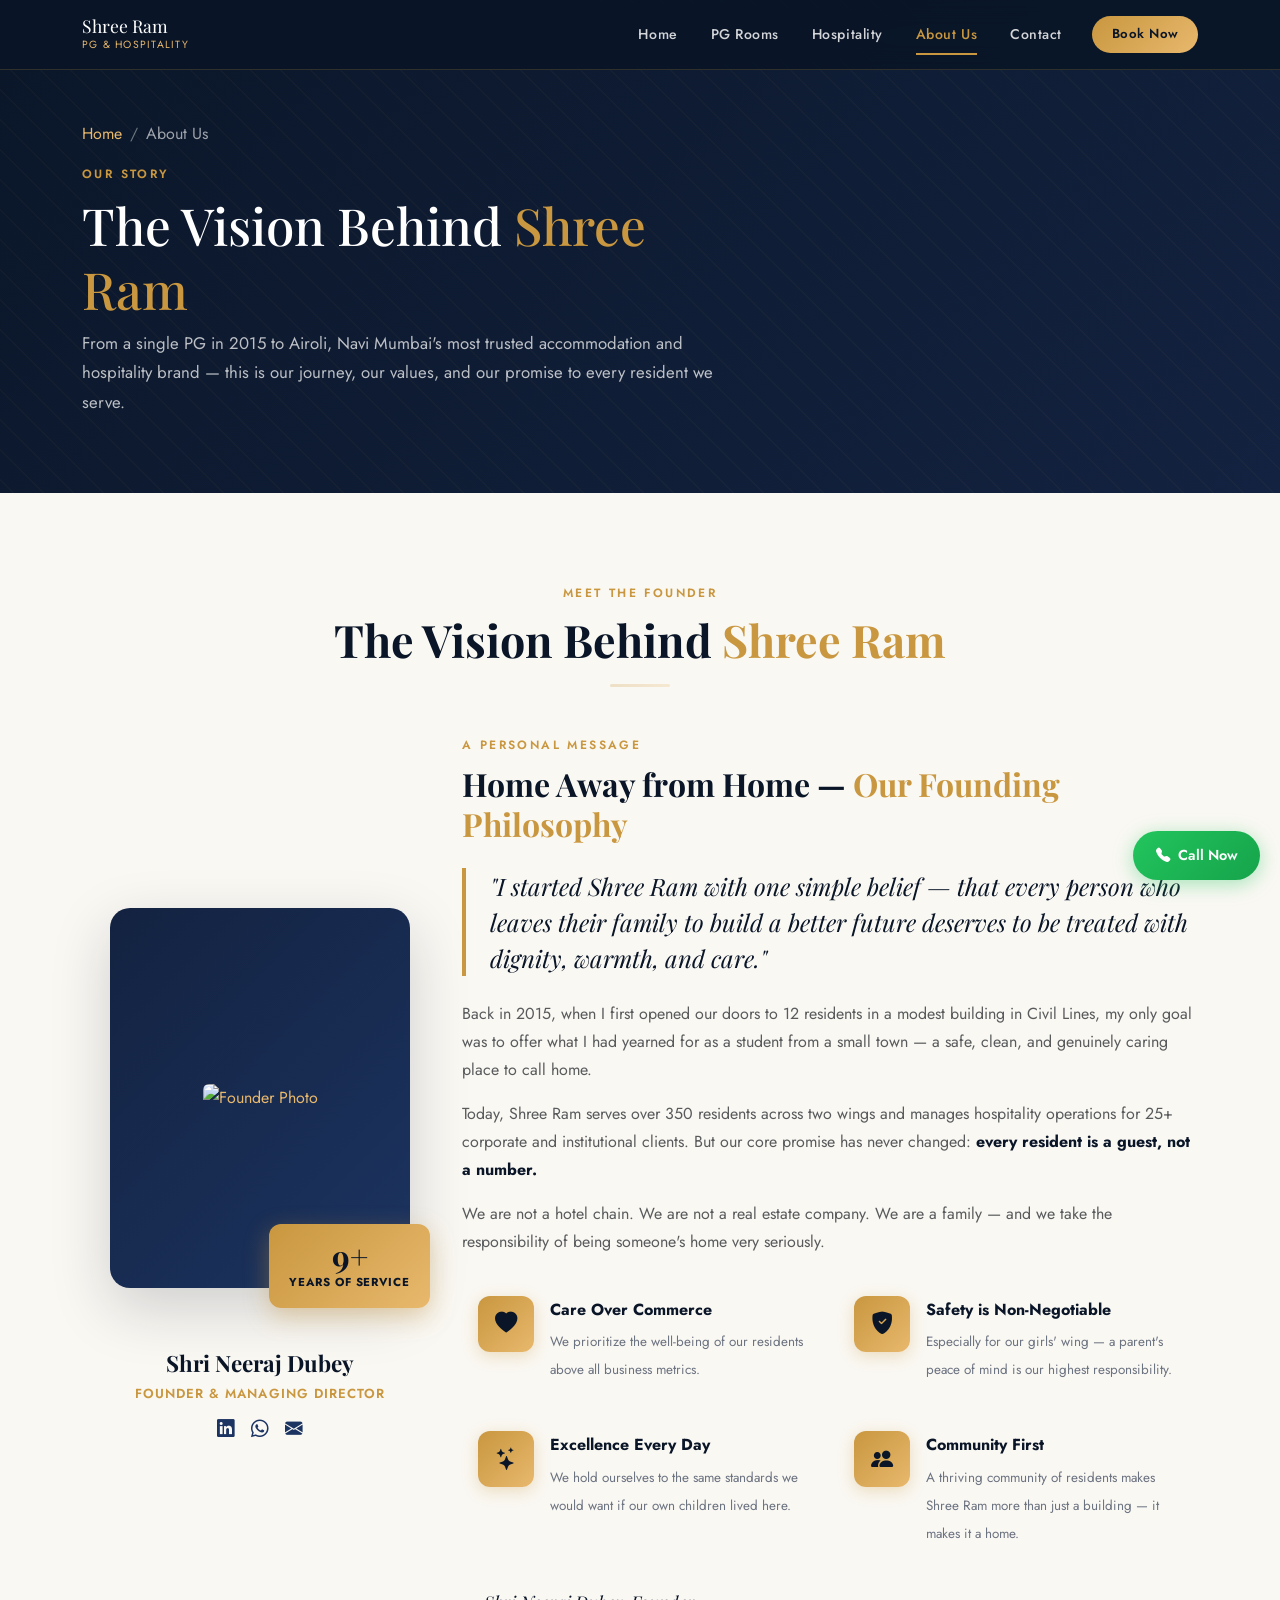
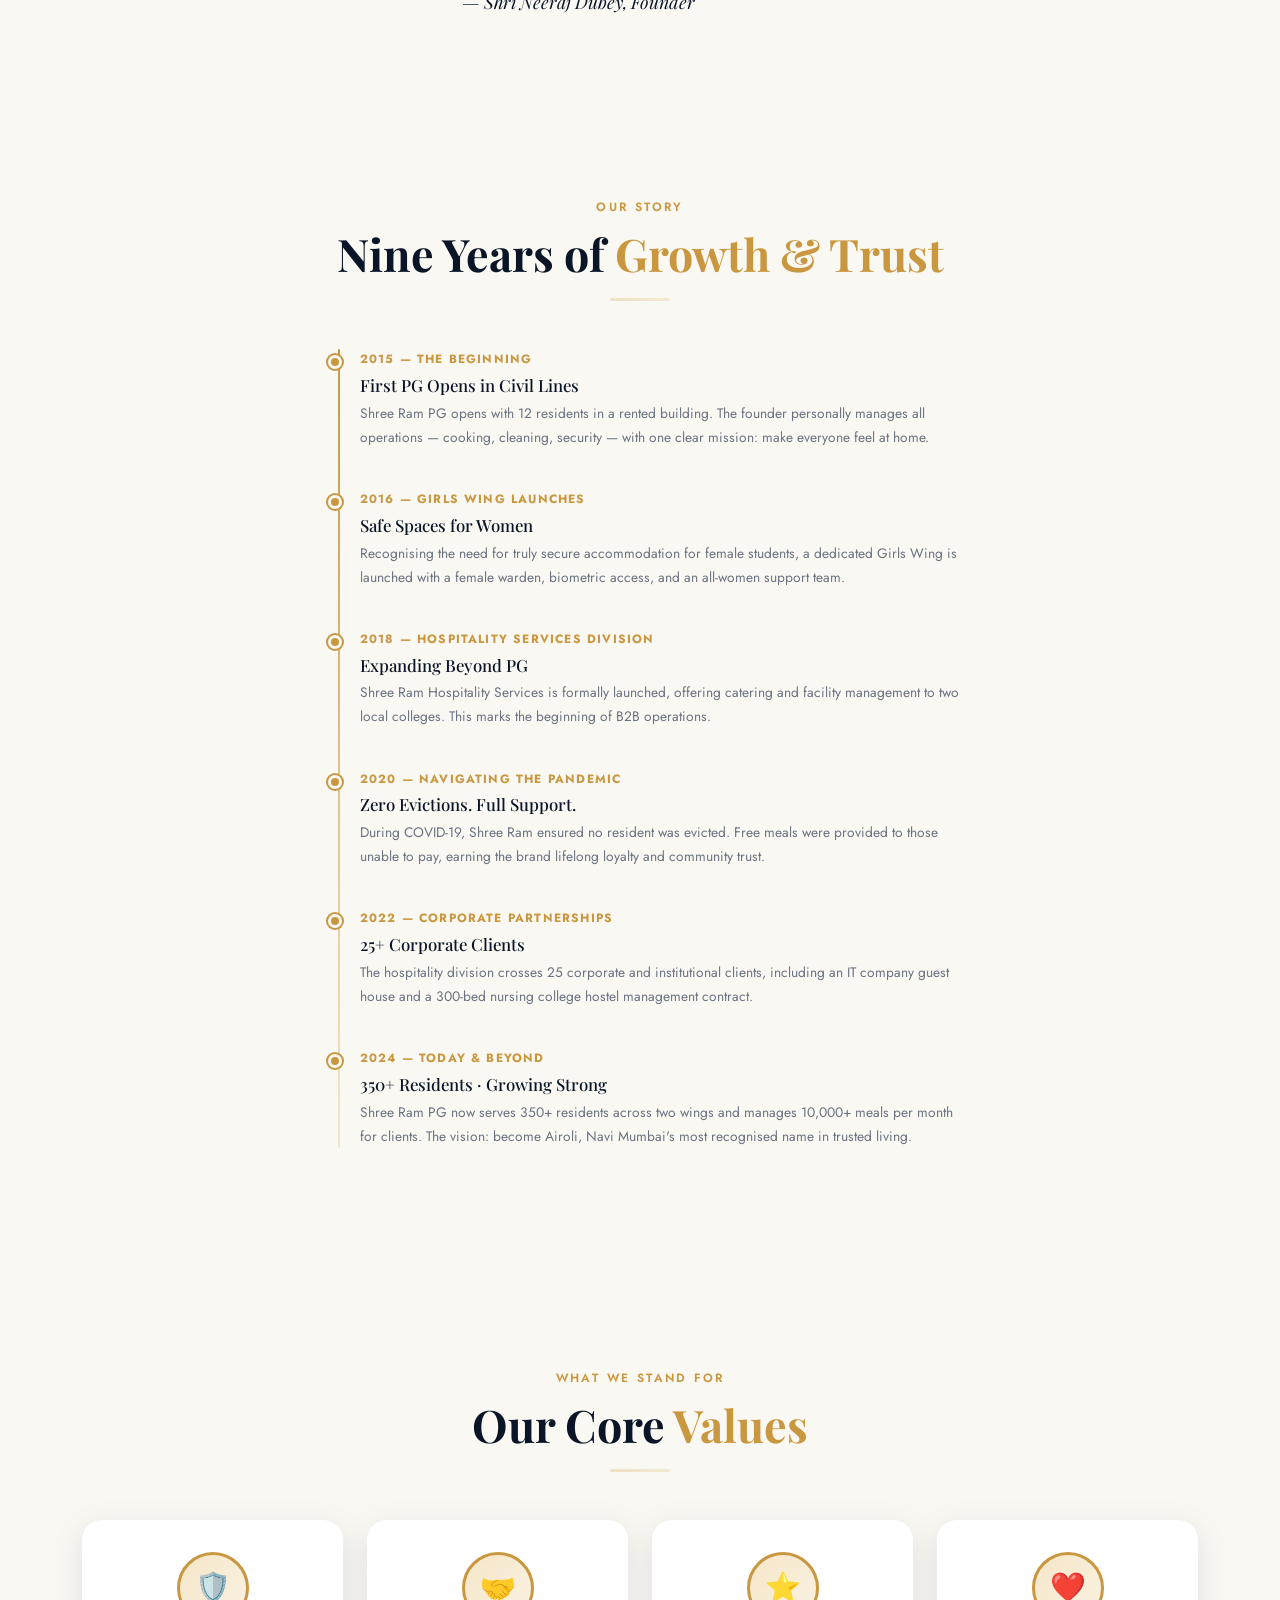
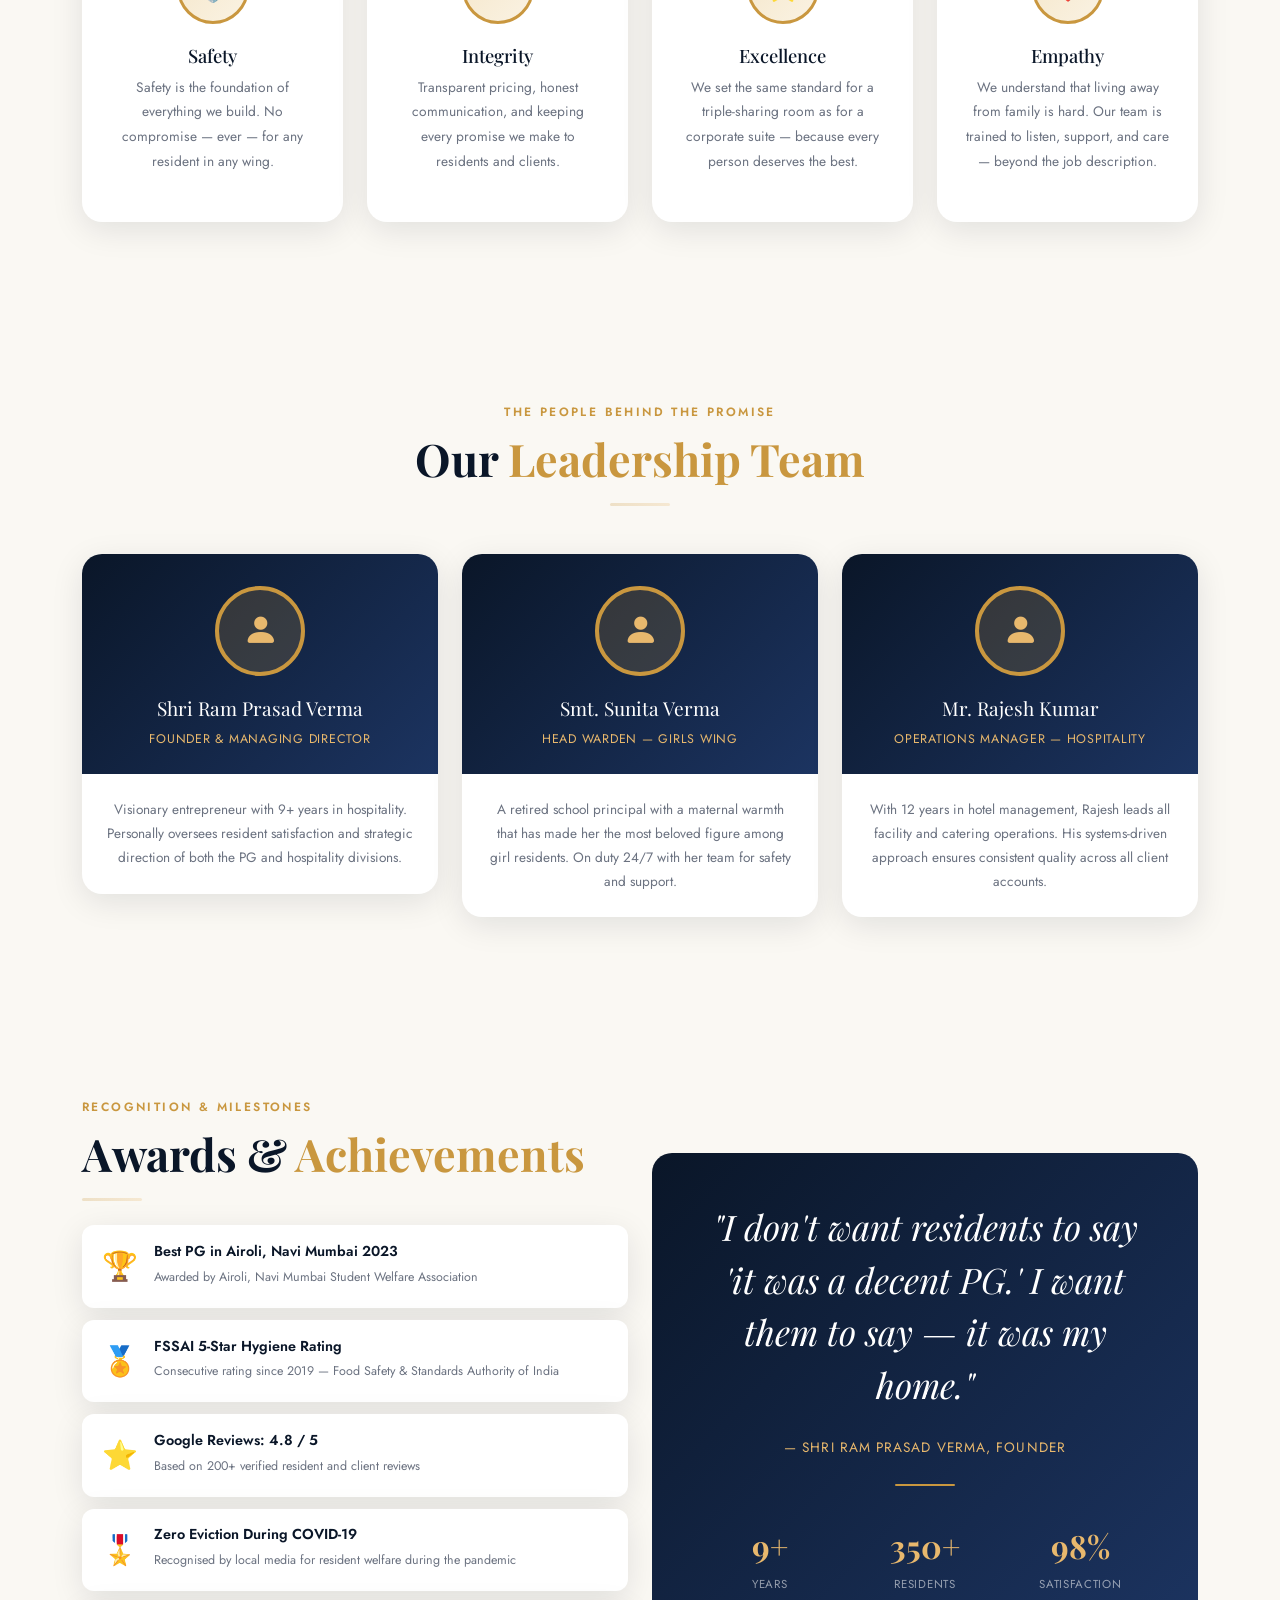
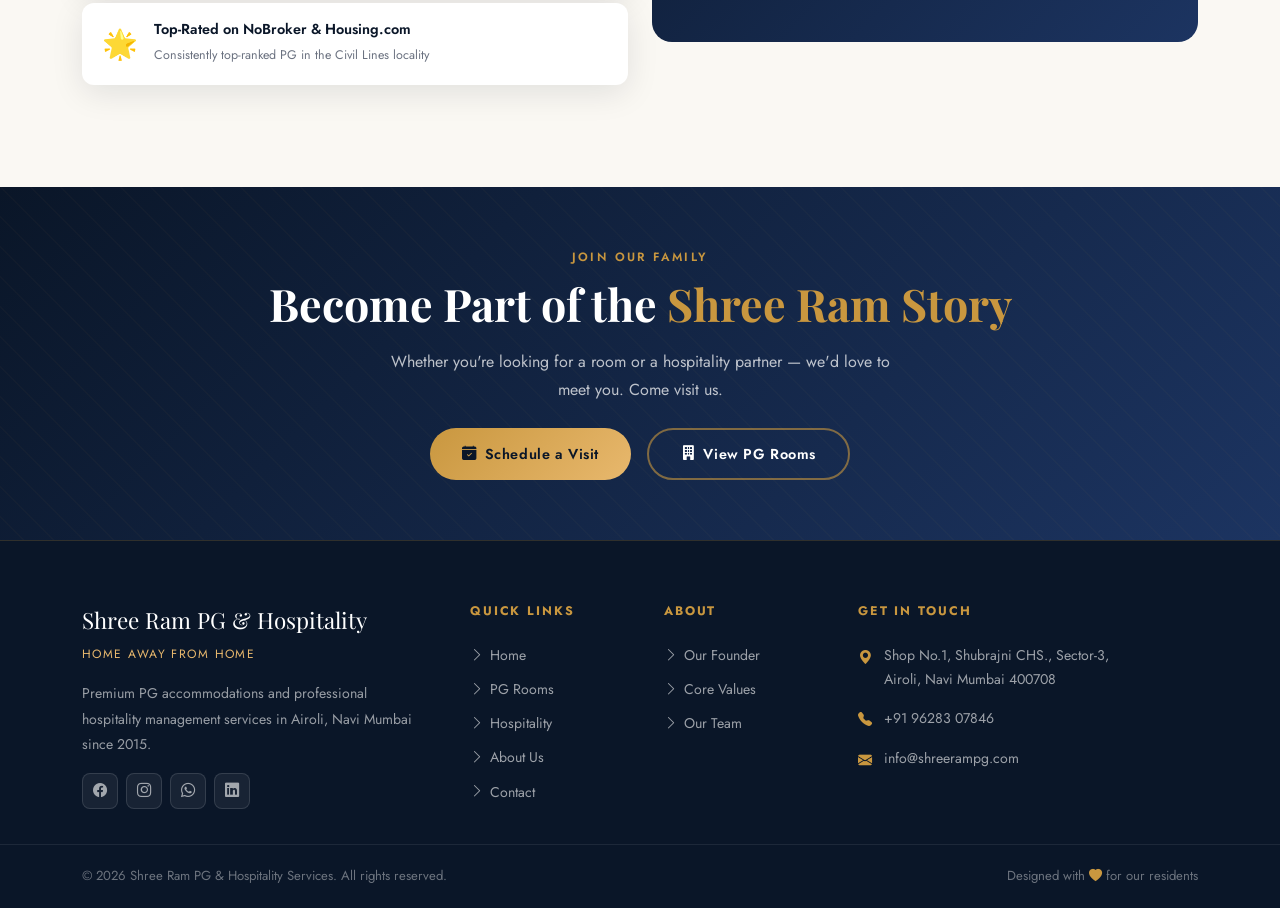
==== commit 9487223a: "Add files via upload" ====
--- a/about-owner.html
+++ b/about-owner.html
@@ -3,7 +3,7 @@
 <head>
   <meta charset="UTF-8" />
   <meta name="viewport" content="width=device-width, initial-scale=1.0" />
-  <meta name="description" content="Meet the founder of Shree Ram PG & Hospitality Services. Learn about the vision, values, and philosophy behind Lucknow's most trusted PG and hospitality brand." />
+  <meta name="description" content="Meet the founder of Shree Ram PG & Hospitality Services. Learn about the vision, values, and philosophy behind Airoli, Navi Mumbai's most trusted PG and hospitality brand." />
   <title>About Us | Shree Ram PG & Hospitality Services</title>
   <link rel="stylesheet" href="https://cdn.jsdelivr.net/npm/bootstrap@5.3.3/dist/css/bootstrap.min.css" />
   <link rel="stylesheet" href="https://cdn.jsdelivr.net/npm/bootstrap-icons@1.11.3/font/bootstrap-icons.min.css" />
@@ -192,7 +192,7 @@
     <div class="col-lg-7">
       <span class="section-label">Our Story</span>
       <h1>The Vision Behind <span class="text-gold">Shree Ram</span></h1>
-      <p>From a single PG in 2015 to Lucknow's most trusted accommodation and hospitality brand — this is our journey, our values, and our promise to every resident we serve.</p>
+      <p>From a single PG in 2015 to Airoli, Navi Mumbai's most trusted accommodation and hospitality brand — this is our journey, our values, and our promise to every resident we serve.</p>
     </div>
   </div>
 </section>
@@ -210,9 +210,8 @@
       <div class="col-lg-4 text-center fade-up">
         <div class="owner-photo-wrapper d-inline-block">
           <div class="owner-photo-placeholder">
-            <i class="bi bi-person-fill"></i>
-            <span>Founder Photo</span>
-            <small style="opacity:.4;font-size:.72rem;margin-top:.25rem;">(Replace with actual photo)</small>
+
+            <img src="photos/neeraj.jpg" alt="Founder Photo" class="img-fluid rounded">
           </div>
           <div class="owner-badge-card">
             <div class="years">9+</div>
@@ -220,11 +219,11 @@
           </div>
         </div>
         <div class="mt-5 pt-2">
-          <div style="font-family:var(--font-serif);font-size:1.4rem;color:var(--navy);font-weight:700;">Shri Ram Prasad Verma</div>
+          <div style="font-family:var(--font-serif);font-size:1.4rem;color:var(--navy);font-weight:700;">Shri Neeraj Dubey</div>
           <div style="color:var(--gold);font-size:.82rem;letter-spacing:.08em;text-transform:uppercase;font-weight:600;">Founder & Managing Director</div>
           <div class="d-flex justify-content-center gap-3 mt-2">
             <a href="#" style="color:var(--navy-light);font-size:1.1rem;transition:color .3s;" onmouseover="this.style.color='#0A66C2'" onmouseout="this.style.color='var(--navy-light)'"><i class="bi bi-linkedin"></i></a>
-            <a href="tel:+919876543210" style="color:var(--navy-light);font-size:1.1rem;transition:color .3s;" onmouseover="this.style.color='#25D366'" onmouseout="this.style.color='var(--navy-light)'"><i class="bi bi-whatsapp"></i></a>
+            <a href="tel:+919628307846" style="color:var(--navy-light);font-size:1.1rem;transition:color .3s;" onmouseover="this.style.color='#25D366'" onmouseout="this.style.color='var(--navy-light)'"><i class="bi bi-whatsapp"></i></a>
             <a href="mailto:founder@shreerampg.com" style="color:var(--navy-light);font-size:1.1rem;transition:color .3s;" onmouseover="this.style.color='var(--gold)'" onmouseout="this.style.color='var(--navy-light)'"><i class="bi bi-envelope-fill"></i></a>
           </div>
         </div>
@@ -284,7 +283,7 @@
           </div>
         </div>
         <div style="font-family:var(--font-serif);font-size:1.1rem;font-style:italic;color:var(--navy);">
-          — Shri Ram Prasad Verma, Founder
+          — Shri Neeraj Dubey, Founder
         </div>
       </div>
     </div>
@@ -330,7 +329,7 @@
           <div class="timeline-item">
             <div class="timeline-year">2024 — Today & Beyond</div>
             <h5>350+ Residents · Growing Strong</h5>
-            <p>Shree Ram PG now serves 350+ residents across two wings and manages 10,000+ meals per month for clients. The vision: become Lucknow's most recognised name in trusted living.</p>
+            <p>Shree Ram PG now serves 350+ residents across two wings and manages 10,000+ meals per month for clients. The vision: become Airoli, Navi Mumbai's most recognised name in trusted living.</p>
           </div>
         </div>
       </div>
@@ -438,7 +437,7 @@
         <hr class="divider-gold" />
         <div class="award-item">
           <div class="award-icon">🏆</div>
-          <div><h6>Best PG in Lucknow 2023</h6><span>Awarded by Lucknow Student Welfare Association</span></div>
+          <div><h6>Best PG in Airoli, Navi Mumbai 2023</h6><span>Awarded by Airoli, Navi Mumbai Student Welfare Association</span></div>
         </div>
         <div class="award-item">
           <div class="award-icon">🏅</div>
@@ -502,7 +501,7 @@
       <div class="col-lg-4">
         <div class="footer-brand-name">Shree Ram PG &amp; Hospitality</div>
         <div class="footer-brand-tagline">Home Away From Home</div>
-        <p class="footer-about">Premium PG accommodations and professional hospitality management services in Lucknow since 2015.</p>
+        <p class="footer-about">Premium PG accommodations and professional hospitality management services in Airoli, Navi Mumbai since 2015.</p>
         <div class="d-flex gap-2 mt-3 footer-social">
           <a href="#"><i class="bi bi-facebook"></i></a>
           <a href="#"><i class="bi bi-instagram"></i></a>
@@ -530,22 +529,22 @@
       </div>
       <div class="col-lg-4">
         <div class="footer-heading">Get In Touch</div>
-        <div class="footer-contact-item"><i class="bi bi-geo-alt-fill"></i><span>123, Civil Lines, Lucknow, UP - 226001</span></div>
-        <div class="footer-contact-item"><i class="bi bi-telephone-fill"></i><span>+91 98765 43210</span></div>
+        <div class="footer-contact-item"><i class="bi bi-geo-alt-fill"></i><span>Shop No.1, Shubrajni CHS., Sector-3, <br>Airoli, Navi Mumbai 400708</span></div>
+        <div class="footer-contact-item"><i class="bi bi-telephone-fill"></i><span>+91 96283 07846</span></div>
         <div class="footer-contact-item"><i class="bi bi-envelope-fill"></i><span>info@shreerampg.com</span></div>
       </div>
     </div>
   </div>
   <div class="footer-bottom mt-4">
     <div class="container d-flex flex-wrap justify-content-between align-items-center">
-      <p>© 2024 Shree Ram PG &amp; Hospitality Services. All rights reserved.</p>
+      <p>© 2026 Shree Ram PG &amp; Hospitality Services. All rights reserved.</p>
       <p>Designed with <i class="bi bi-heart-fill text-gold"></i> for our residents</p>
     </div>
   </div>
 </footer>
 
 <button id="scrollToTop" aria-label="Scroll to top"><i class="bi bi-arrow-up"></i></button>
-<a href="tel:+919876543210" id="callNowBtn" aria-label="Call Now">
+<a href="tel:+919628307846" id="callNowBtn" aria-label="Call Now">
   <i class="bi bi-telephone-fill"></i><span class="call-text">Call Now</span>
 </a>
 
